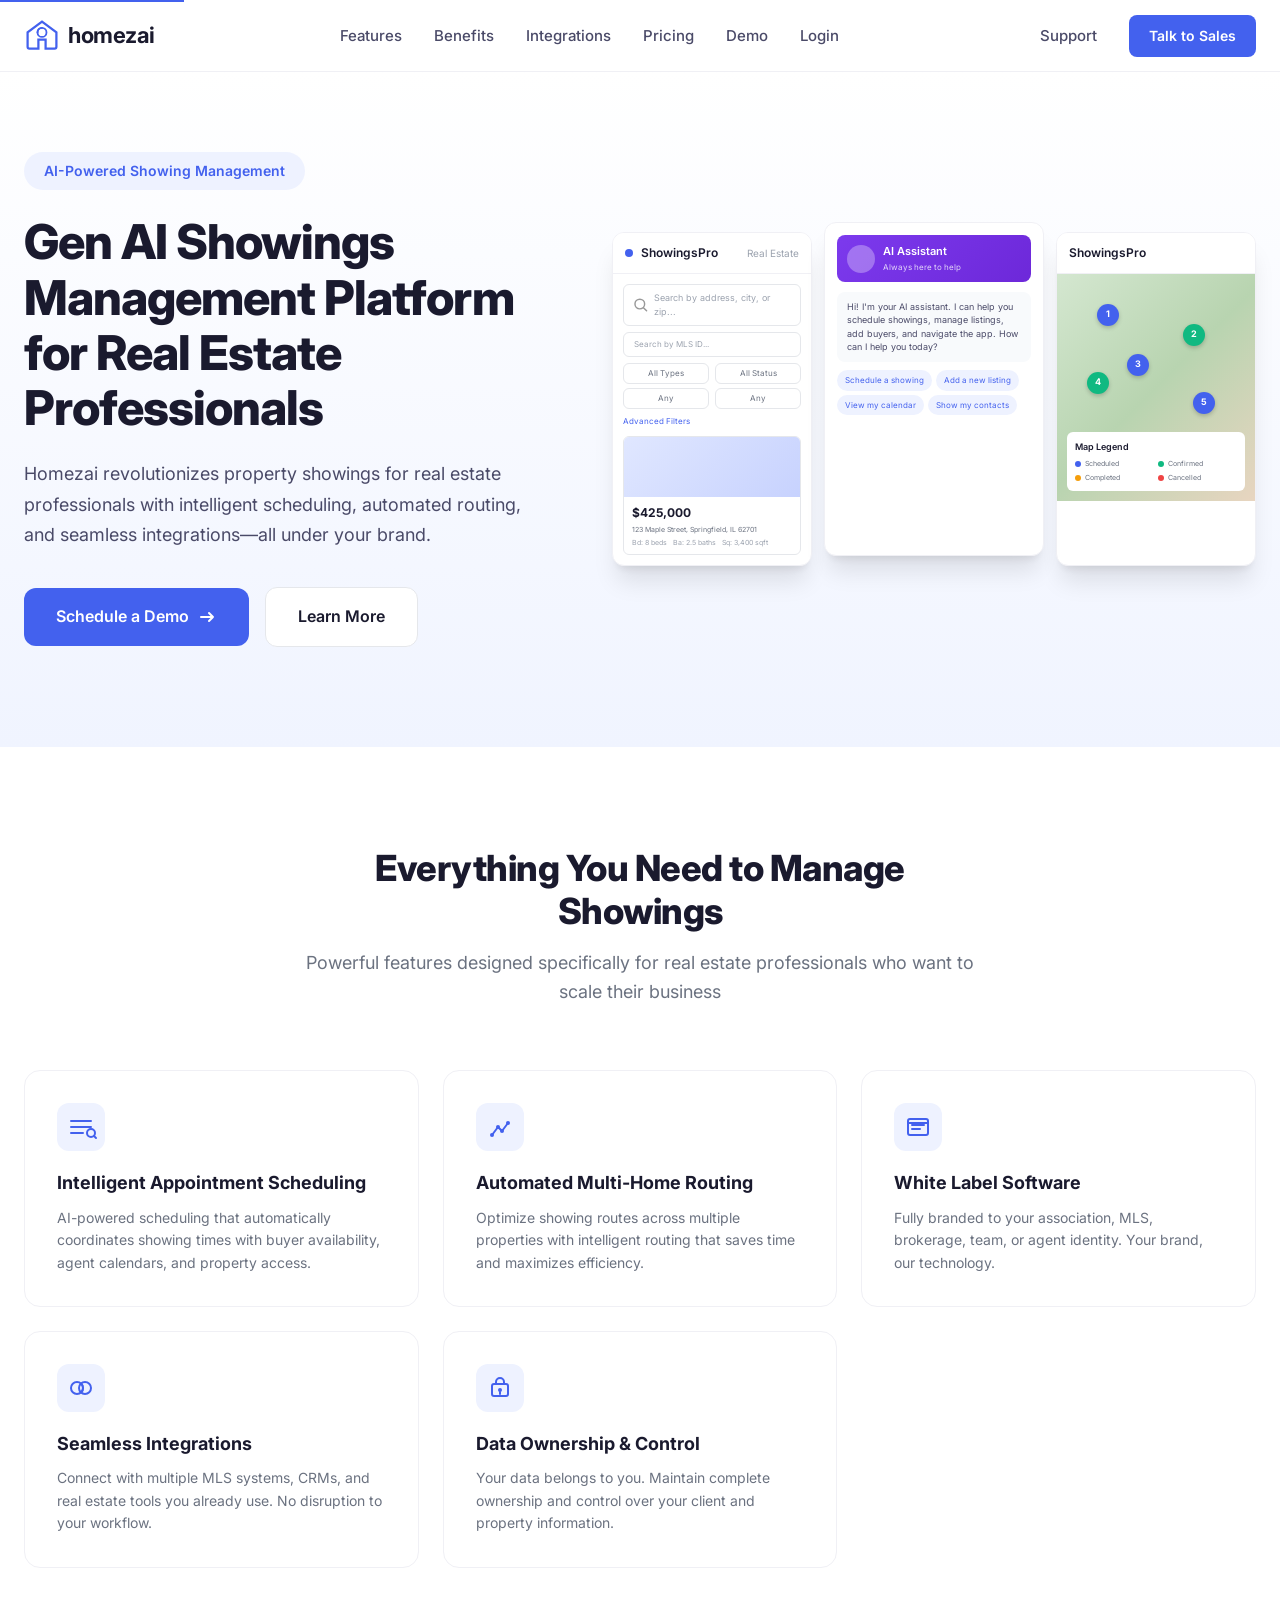
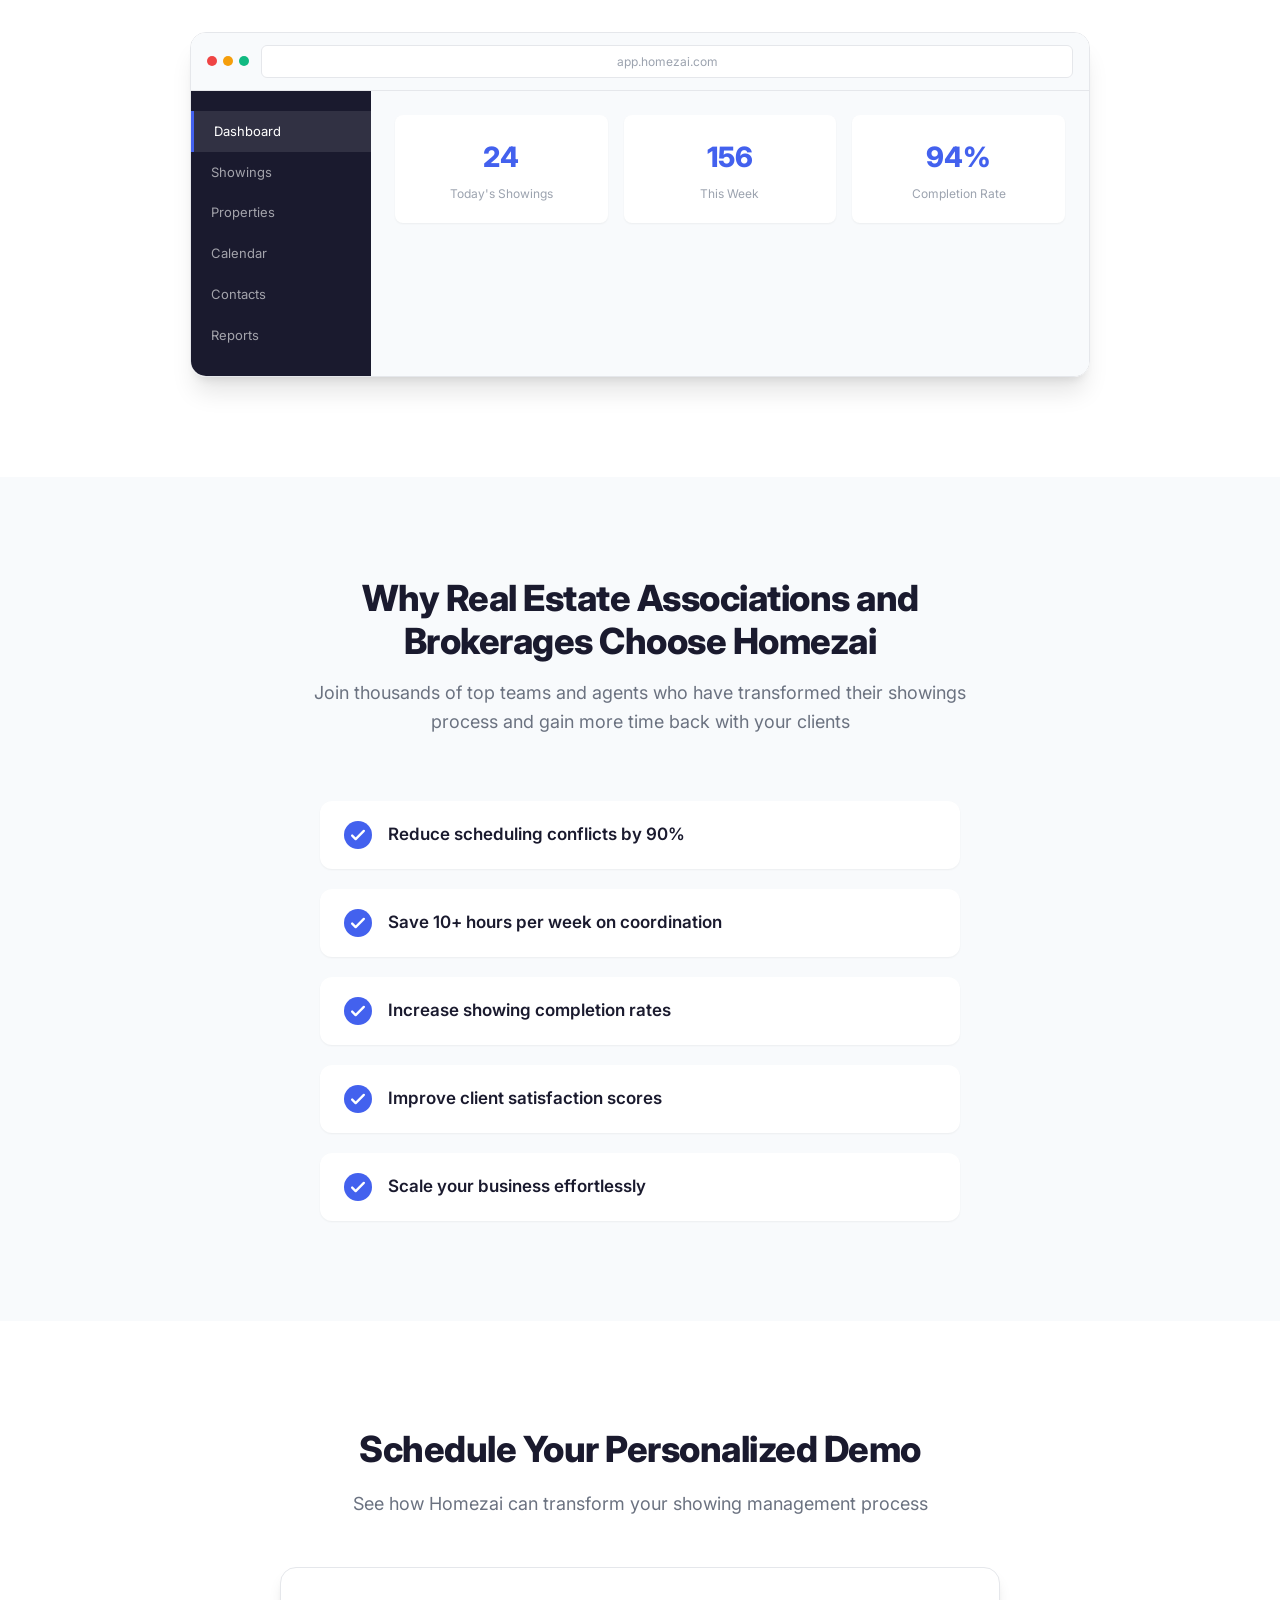
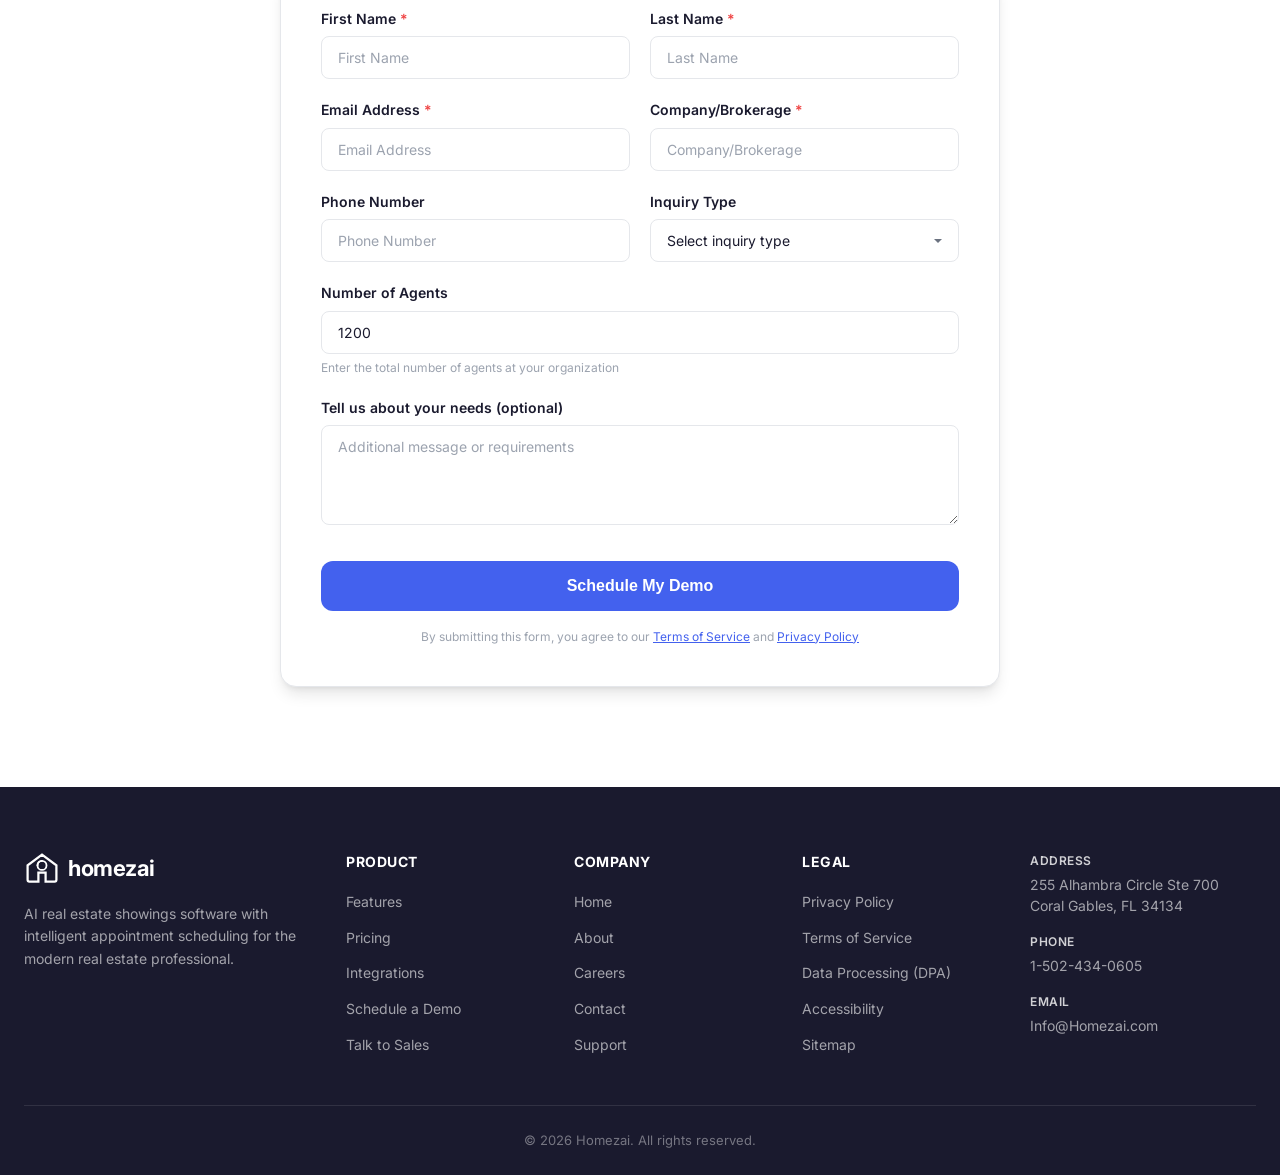
==== index.html @ 20752bb2 "Initial Homezai landing page - AI Showings Management for Real Estate" ====
<!DOCTYPE html>
<html lang="en">
<head>
    <meta charset="UTF-8">
    <meta name="viewport" content="width=device-width, initial-scale=1.0">
    <title>Homezai - AI Showings Management for Real Estate</title>
    <meta name="description" content="Homezai revolutionizes property showings for real estate professionals with intelligent scheduling, automated routing, and seamless integrations.">
    <link rel="preconnect" href="https://fonts.googleapis.com">
    <link rel="preconnect" href="https://fonts.gstatic.com" crossorigin>
    <link href="https://fonts.googleapis.com/css2?family=Inter:wght@400;500;600;700;800&display=swap" rel="stylesheet">
    <link rel="stylesheet" href="styles.css">
    <link rel="icon" type="image/svg+xml" href="data:image/svg+xml,<svg xmlns='http://www.w3.org/2000/svg' viewBox='0 0 32 32'><text y='28' font-size='28'>🏠</text></svg>">
</head>
<body>
    <!-- Skip to main content -->
    <a href="#main-content" class="skip-link">Skip to main content</a>

    <!-- Header -->
    <header class="header" role="banner">
        <div class="container header-inner">
            <a href="/" class="logo" aria-label="Homezai Home">
                <svg class="logo-icon" viewBox="0 0 40 40" fill="none" xmlns="http://www.w3.org/2000/svg">
                    <path d="M20 4L4 16v16a2 2 0 002 2h10V24h8v10h10a2 2 0 002-2V16L20 4z" stroke="#4361EE" stroke-width="2.5" fill="none"/>
                    <circle cx="20" cy="16" r="5" stroke="#4361EE" stroke-width="2" fill="none"/>
                    <path d="M15 16c0-2.76 2.24-5 5-5" stroke="#4361EE" stroke-width="2" stroke-linecap="round"/>
                </svg>
                <span class="logo-text">homezai</span>
            </a>
            <nav class="main-nav" aria-label="Main navigation">
                <ul class="nav-list">
                    <li><a href="#features">Features</a></li>
                    <li><a href="#benefits">Benefits</a></li>
                    <li><a href="#integrations">Integrations</a></li>
                    <li><a href="#pricing">Pricing</a></li>
                    <li><a href="#demo">Demo</a></li>
                    <li><a href="https://app.homezai.com/" class="nav-login">Login</a></li>
                </ul>
            </nav>
            <div class="header-actions">
                <a href="#support" class="btn-support">Support</a>
                <a href="#demo" class="btn-primary btn-talk-sales">Talk to Sales</a>
            </div>
            <button class="mobile-menu-toggle" aria-label="Toggle menu" aria-expanded="false">
                <span class="hamburger"></span>
            </button>
        </div>
    </header>

    <!-- Main Content -->
    <main id="main-content">
        <!-- Hero Section -->
        <section class="hero" aria-label="Gen AI Showings Management Platform for Real Estate Professionals">
            <div class="container hero-inner">
                <div class="hero-content">
                    <span class="badge">AI-Powered Showing Management</span>
                    <h1>Gen AI Showings Management Platform for Real Estate Professionals</h1>
                    <p class="hero-description">Homezai revolutionizes property showings for real estate professionals with intelligent scheduling, automated routing, and seamless integrations&mdash;all under your brand.</p>
                    <div class="hero-actions">
                        <a href="#demo" class="btn-primary btn-lg" aria-label="Schedule a demo with Homezai">
                            Schedule a Demo
                            <svg width="20" height="20" viewBox="0 0 20 20" fill="none" aria-hidden="true">
                                <path d="M4 10h12m0 0l-4-4m4 4l-4 4" stroke="currentColor" stroke-width="2" stroke-linecap="round" stroke-linejoin="round"/>
                            </svg>
                        </a>
                        <a href="#features" class="btn-outline btn-lg">Learn More</a>
                    </div>
                </div>
                <div class="hero-image">
                    <div class="hero-image-container">
                        <div class="hero-app-mockup">
                            <!-- App Screen 1: Property Search -->
                            <div class="mockup-screen screen-left">
                                <div class="mockup-header">
                                    <div class="mockup-dot blue"></div>
                                    <span class="mockup-title">ShowingsPro</span>
                                    <span class="mockup-subtitle">Real Estate</span>
                                </div>
                                <div class="mockup-body">
                                    <div class="search-bar">
                                        <svg width="14" height="14" viewBox="0 0 14 14" fill="none"><circle cx="6" cy="6" r="5" stroke="#999" stroke-width="1.5"/><path d="M10 10l3 3" stroke="#999" stroke-width="1.5" stroke-linecap="round"/></svg>
                                        Search by address, city, or zip...
                                    </div>
                                    <div class="search-bar small">Search by MLS ID...</div>
                                    <div class="filter-row">
                                        <span class="filter-tag">All Types</span>
                                        <span class="filter-tag">All Status</span>
                                    </div>
                                    <div class="filter-row">
                                        <span class="filter-tag">Any</span>
                                        <span class="filter-tag">Any</span>
                                    </div>
                                    <div class="advanced-link">Advanced Filters</div>
                                    <div class="property-card-mini">
                                        <div class="property-img"></div>
                                        <div class="property-info">
                                            <div class="property-price">$425,000</div>
                                            <div class="property-address">123 Maple Street, Springfield, IL 62701</div>
                                            <div class="property-details">
                                                <span>Bd: 8 beds</span>
                                                <span>Ba: 2.5 baths</span>
                                                <span>Sq: 3,400 sqft</span>
                                            </div>
                                        </div>
                                    </div>
                                </div>
                            </div>
                            <!-- App Screen 2: AI Assistant -->
                            <div class="mockup-screen screen-center">
                                <div class="ai-assistant-bubble">
                                    <div class="ai-header">
                                        <div class="ai-avatar"></div>
                                        <div>
                                            <div class="ai-name">AI Assistant</div>
                                            <div class="ai-status">Always here to help</div>
                                        </div>
                                    </div>
                                    <div class="ai-message">Hi! I'm your AI assistant. I can help you schedule showings, manage listings, add buyers, and navigate the app. How can I help you today?</div>
                                    <div class="ai-actions">
                                        <span class="ai-action">Schedule a showing</span>
                                        <span class="ai-action">Add a new listing</span>
                                    </div>
                                    <div class="ai-actions">
                                        <span class="ai-action">View my calendar</span>
                                        <span class="ai-action">Show my contacts</span>
                                    </div>
                                </div>
                            </div>
                            <!-- App Screen 3: Map View -->
                            <div class="mockup-screen screen-right">
                                <div class="mockup-header">
                                    <span class="mockup-title">ShowingsPro</span>
                                </div>
                                <div class="mockup-map">
                                    <div class="map-pins">
                                        <span class="pin pin-1">1</span>
                                        <span class="pin pin-2">2</span>
                                        <span class="pin pin-3">3</span>
                                        <span class="pin pin-4">4</span>
                                        <span class="pin pin-5">5</span>
                                    </div>
                                    <div class="map-legend">
                                        <div class="legend-title">Map Legend</div>
                                        <div class="legend-items">
                                            <span class="legend-item"><span class="legend-dot scheduled"></span> Scheduled</span>
                                            <span class="legend-item"><span class="legend-dot confirmed"></span> Confirmed</span>
                                            <span class="legend-item"><span class="legend-dot completed"></span> Completed</span>
                                            <span class="legend-item"><span class="legend-dot cancelled"></span> Cancelled</span>
                                        </div>
                                    </div>
                                </div>
                            </div>
                        </div>
                    </div>
                </div>
            </div>
        </section>

        <!-- Features Section -->
        <section class="features" id="features" aria-label="Features">
            <div class="container">
                <div class="section-header">
                    <h2>Everything You Need to Manage Showings</h2>
                    <p>Powerful features designed specifically for real estate professionals who want to scale their business</p>
                </div>
                <div class="features-grid">
                    <div class="feature-card">
                        <div class="feature-icon">
                            <svg viewBox="0 0 48 48" fill="none" xmlns="http://www.w3.org/2000/svg">
                                <rect width="48" height="48" rx="12" fill="#EEF2FF"/>
                                <path d="M14 18h20M14 24h20M14 30h12" stroke="#4361EE" stroke-width="2" stroke-linecap="round"/>
                                <circle cx="34" cy="30" r="4" stroke="#4361EE" stroke-width="2"/>
                                <path d="M37 33l2 2" stroke="#4361EE" stroke-width="2" stroke-linecap="round"/>
                            </svg>
                        </div>
                        <h3>Intelligent Appointment Scheduling</h3>
                        <p>AI-powered scheduling that automatically coordinates showing times with buyer availability, agent calendars, and property access.</p>
                    </div>
                    <div class="feature-card">
                        <div class="feature-icon">
                            <svg viewBox="0 0 48 48" fill="none" xmlns="http://www.w3.org/2000/svg">
                                <rect width="48" height="48" rx="12" fill="#EEF2FF"/>
                                <path d="M16 32l6-8 4 4 6-8" stroke="#4361EE" stroke-width="2" stroke-linecap="round" stroke-linejoin="round"/>
                                <circle cx="16" cy="32" r="2" fill="#4361EE"/>
                                <circle cx="22" cy="24" r="2" fill="#4361EE"/>
                                <circle cx="26" cy="28" r="2" fill="#4361EE"/>
                                <circle cx="32" cy="20" r="2" fill="#4361EE"/>
                            </svg>
                        </div>
                        <h3>Automated Multi-Home Routing</h3>
                        <p>Optimize showing routes across multiple properties with intelligent routing that saves time and maximizes efficiency.</p>
                    </div>
                    <div class="feature-card">
                        <div class="feature-icon">
                            <svg viewBox="0 0 48 48" fill="none" xmlns="http://www.w3.org/2000/svg">
                                <rect width="48" height="48" rx="12" fill="#EEF2FF"/>
                                <rect x="14" y="16" width="20" height="16" rx="2" stroke="#4361EE" stroke-width="2"/>
                                <path d="M18 22h12M18 26h8" stroke="#4361EE" stroke-width="2" stroke-linecap="round"/>
                                <path d="M14 20h20" stroke="#4361EE" stroke-width="2"/>
                            </svg>
                        </div>
                        <h3>White Label Software</h3>
                        <p>Fully branded to your association, MLS, brokerage, team, or agent identity. Your brand, our technology.</p>
                    </div>
                    <div class="feature-card" id="integrations">
                        <div class="feature-icon">
                            <svg viewBox="0 0 48 48" fill="none" xmlns="http://www.w3.org/2000/svg">
                                <rect width="48" height="48" rx="12" fill="#EEF2FF"/>
                                <circle cx="20" cy="24" r="6" stroke="#4361EE" stroke-width="2"/>
                                <circle cx="28" cy="24" r="6" stroke="#4361EE" stroke-width="2"/>
                                <path d="M24 19.5c1.2 1 2 2.6 2 4.5s-.8 3.5-2 4.5" stroke="#4361EE" stroke-width="2"/>
                            </svg>
                        </div>
                        <h3>Seamless Integrations</h3>
                        <p>Connect with multiple MLS systems, CRMs, and real estate tools you already use. No disruption to your workflow.</p>
                    </div>
                    <div class="feature-card">
                        <div class="feature-icon">
                            <svg viewBox="0 0 48 48" fill="none" xmlns="http://www.w3.org/2000/svg">
                                <rect width="48" height="48" rx="12" fill="#EEF2FF"/>
                                <rect x="16" y="20" width="16" height="12" rx="2" stroke="#4361EE" stroke-width="2"/>
                                <path d="M20 20v-2a4 4 0 018 0v2" stroke="#4361EE" stroke-width="2" stroke-linecap="round"/>
                                <circle cx="24" cy="26" r="2" fill="#4361EE"/>
                                <path d="M24 28v2" stroke="#4361EE" stroke-width="2" stroke-linecap="round"/>
                            </svg>
                        </div>
                        <h3>Data Ownership & Control</h3>
                        <p>Your data belongs to you. Maintain complete ownership and control over your client and property information.</p>
                    </div>
                </div>
                <div class="features-image">
                    <div class="platform-screenshot">
                        <div class="screenshot-placeholder">
                            <div class="screenshot-browser-bar">
                                <div class="browser-dots">
                                    <span></span><span></span><span></span>
                                </div>
                                <div class="browser-url">app.homezai.com</div>
                            </div>
                            <div class="screenshot-content">
                                <div class="dash-sidebar">
                                    <div class="dash-menu-item active">Dashboard</div>
                                    <div class="dash-menu-item">Showings</div>
                                    <div class="dash-menu-item">Properties</div>
                                    <div class="dash-menu-item">Calendar</div>
                                    <div class="dash-menu-item">Contacts</div>
                                    <div class="dash-menu-item">Reports</div>
                                </div>
                                <div class="dash-main">
                                    <div class="dash-stats">
                                        <div class="stat-card">
                                            <div class="stat-number">24</div>
                                            <div class="stat-label">Today's Showings</div>
                                        </div>
                                        <div class="stat-card">
                                            <div class="stat-number">156</div>
                                            <div class="stat-label">This Week</div>
                                        </div>
                                        <div class="stat-card">
                                            <div class="stat-number">94%</div>
                                            <div class="stat-label">Completion Rate</div>
                                        </div>
                                    </div>
                                </div>
                            </div>
                        </div>
                    </div>
                </div>
            </div>
        </section>

        <!-- Benefits Section -->
        <section class="benefits" id="benefits">
            <div class="container">
                <div class="section-header">
                    <h2>Why Real Estate Associations and Brokerages Choose Homezai</h2>
                    <p>Join thousands of top teams and agents who have transformed their showings process and gain more time back with your clients</p>
                </div>
                <div class="benefits-list">
                    <div class="benefit-item">
                        <div class="benefit-check">
                            <svg viewBox="0 0 24 24" fill="none" xmlns="http://www.w3.org/2000/svg">
                                <circle cx="12" cy="12" r="12" fill="#4361EE"/>
                                <path d="M7 12.5l3 3 7-7" stroke="white" stroke-width="2" stroke-linecap="round" stroke-linejoin="round"/>
                            </svg>
                        </div>
                        <span>Reduce scheduling conflicts by 90%</span>
                    </div>
                    <div class="benefit-item">
                        <div class="benefit-check">
                            <svg viewBox="0 0 24 24" fill="none" xmlns="http://www.w3.org/2000/svg">
                                <circle cx="12" cy="12" r="12" fill="#4361EE"/>
                                <path d="M7 12.5l3 3 7-7" stroke="white" stroke-width="2" stroke-linecap="round" stroke-linejoin="round"/>
                            </svg>
                        </div>
                        <span>Save 10+ hours per week on coordination</span>
                    </div>
                    <div class="benefit-item">
                        <div class="benefit-check">
                            <svg viewBox="0 0 24 24" fill="none" xmlns="http://www.w3.org/2000/svg">
                                <circle cx="12" cy="12" r="12" fill="#4361EE"/>
                                <path d="M7 12.5l3 3 7-7" stroke="white" stroke-width="2" stroke-linecap="round" stroke-linejoin="round"/>
                            </svg>
                        </div>
                        <span>Increase showing completion rates</span>
                    </div>
                    <div class="benefit-item">
                        <div class="benefit-check">
                            <svg viewBox="0 0 24 24" fill="none" xmlns="http://www.w3.org/2000/svg">
                                <circle cx="12" cy="12" r="12" fill="#4361EE"/>
                                <path d="M7 12.5l3 3 7-7" stroke="white" stroke-width="2" stroke-linecap="round" stroke-linejoin="round"/>
                            </svg>
                        </div>
                        <span>Improve client satisfaction scores</span>
                    </div>
                    <div class="benefit-item">
                        <div class="benefit-check">
                            <svg viewBox="0 0 24 24" fill="none" xmlns="http://www.w3.org/2000/svg">
                                <circle cx="12" cy="12" r="12" fill="#4361EE"/>
                                <path d="M7 12.5l3 3 7-7" stroke="white" stroke-width="2" stroke-linecap="round" stroke-linejoin="round"/>
                            </svg>
                        </div>
                        <span>Scale your business effortlessly</span>
                    </div>
                </div>
            </div>
        </section>

        <!-- Pricing Anchor -->
        <div id="pricing"></div>

        <!-- Demo Section -->
        <section class="demo-section" id="demo" aria-label="Schedule Your Personalized Demo">
            <div class="container">
                <div class="demo-inner">
                    <div class="demo-header">
                        <h2>Schedule Your Personalized Demo</h2>
                        <p>See how Homezai can transform your showing management process</p>
                    </div>
                    <form class="demo-form" aria-label="Demo request form">
                        <div class="form-row">
                            <div class="form-group">
                                <label for="firstName">First Name <span class="required">*</span></label>
                                <input type="text" id="firstName" name="firstName" placeholder="First Name" required>
                            </div>
                            <div class="form-group">
                                <label for="lastName">Last Name <span class="required">*</span></label>
                                <input type="text" id="lastName" name="lastName" placeholder="Last Name" required>
                            </div>
                        </div>
                        <div class="form-row">
                            <div class="form-group">
                                <label for="email">Email Address <span class="required">*</span></label>
                                <input type="email" id="email" name="email" placeholder="Email Address" required>
                            </div>
                            <div class="form-group">
                                <label for="company">Company/Brokerage <span class="required">*</span></label>
                                <input type="text" id="company" name="company" placeholder="Company/Brokerage" required>
                            </div>
                        </div>
                        <div class="form-row">
                            <div class="form-group">
                                <label for="phone">Phone Number</label>
                                <input type="tel" id="phone" name="phone" placeholder="Phone Number">
                            </div>
                            <div class="form-group">
                                <label for="inquiryType">Inquiry Type</label>
                                <select id="inquiryType" name="inquiryType">
                                    <option value="">Select inquiry type</option>
                                    <optgroup label="Sales">
                                        <option value="realtor-association">Realtor Association</option>
                                        <option value="mls">Multiple Listing Service (MLS)</option>
                                        <option value="brokerage">Brokerage</option>
                                    </optgroup>
                                    <optgroup label="Support">
                                        <option value="team">Team</option>
                                        <option value="individual">Individual Agent</option>
                                    </optgroup>
                                </select>
                            </div>
                        </div>
                        <div class="form-group">
                            <label for="agents">Number of Agents</label>
                            <input type="number" id="agents" name="agents" min="1" value="1200" placeholder="Enter the total number of agents at your organization">
                            <span class="form-hint">Enter the total number of agents at your organization</span>
                        </div>
                        <div class="form-group">
                            <label for="message">Tell us about your needs (optional)</label>
                            <textarea id="message" name="message" rows="4" placeholder="Additional message or requirements"></textarea>
                        </div>
                        <button type="submit" class="btn-primary btn-lg btn-full">Schedule My Demo</button>
                        <p class="form-disclaimer">By submitting this form, you agree to our <a href="/terms">Terms of Service</a> and <a href="/privacy">Privacy Policy</a></p>
                    </form>
                </div>
            </div>
        </section>
    </main>

    <!-- Footer -->
    <footer class="footer" role="contentinfo">
        <div class="container">
            <div class="footer-top">
                <div class="footer-brand">
                    <a href="/" class="logo" aria-label="Homezai Home">
                        <svg class="logo-icon" viewBox="0 0 40 40" fill="none" xmlns="http://www.w3.org/2000/svg">
                            <path d="M20 4L4 16v16a2 2 0 002 2h10V24h8v10h10a2 2 0 002-2V16L20 4z" stroke="#4361EE" stroke-width="2.5" fill="none"/>
                            <circle cx="20" cy="16" r="5" stroke="#4361EE" stroke-width="2" fill="none"/>
                            <path d="M15 16c0-2.76 2.24-5 5-5" stroke="#4361EE" stroke-width="2" stroke-linecap="round"/>
                        </svg>
                        <span class="logo-text">homezai</span>
                    </a>
                    <p class="footer-tagline">AI real estate showings software with intelligent appointment scheduling for the modern real estate professional.</p>
                </div>
                <nav class="footer-nav" aria-label="Product links">
                    <h4>Product</h4>
                    <ul>
                        <li><a href="#features">Features</a></li>
                        <li><a href="#pricing">Pricing</a></li>
                        <li><a href="#integrations">Integrations</a></li>
                        <li><a href="#demo">Schedule a Demo</a></li>
                        <li><a href="#demo">Talk to Sales</a></li>
                    </ul>
                </nav>
                <nav class="footer-nav" aria-label="Company links">
                    <h4>Company</h4>
                    <ul>
                        <li><a href="/">Home</a></li>
                        <li><a href="#">About</a></li>
                        <li><a href="#">Careers</a></li>
                        <li><a href="#">Contact</a></li>
                        <li><a href="#support">Support</a></li>
                    </ul>
                </nav>
                <nav class="footer-nav" aria-label="Legal links">
                    <h4>Legal</h4>
                    <ul>
                        <li><a href="/privacy">Privacy Policy</a></li>
                        <li><a href="/terms">Terms of Service</a></li>
                        <li><a href="/dpa">Data Processing (DPA)</a></li>
                        <li><a href="/accessibility">Accessibility</a></li>
                        <li><a href="/sitemap">Sitemap</a></li>
                    </ul>
                </nav>
                <div class="footer-contact">
                    <h5>Address</h5>
                    <p>255 Alhambra Circle Ste 700<br>Coral Gables, FL 34134</p>
                    <h5>Phone</h5>
                    <p><a href="tel:+15024340605">1-502-434-0605</a></p>
                    <h5>Email</h5>
                    <p><a href="mailto:Info@Homezai.com">Info@Homezai.com</a></p>
                </div>
            </div>
            <div class="footer-bottom">
                <p>&copy; 2026 Homezai. All rights reserved.</p>
            </div>
        </div>
    </footer>

    <script src="script.js"></script>
</body>
</html>
---- styles.css ----
/* ========================================
   Homezai Landing Page Styles
   ======================================== */

/* CSS Reset & Variables */
:root {
    --primary: #4361EE;
    --primary-dark: #3651D4;
    --primary-light: #EEF2FF;
    --primary-lighter: #F5F7FF;
    --text-dark: #1a1a2e;
    --text-body: #4a4a68;
    --text-light: #6b7280;
    --text-muted: #9ca3af;
    --white: #ffffff;
    --bg-light: #f8fafc;
    --bg-hero: linear-gradient(180deg, #ffffff 0%, #f0f4ff 100%);
    --border: #e5e7eb;
    --border-light: #f0f0f5;
    --shadow-sm: 0 1px 2px rgba(0, 0, 0, 0.05);
    --shadow-md: 0 4px 6px -1px rgba(0, 0, 0, 0.1), 0 2px 4px -2px rgba(0, 0, 0, 0.1);
    --shadow-lg: 0 10px 15px -3px rgba(0, 0, 0, 0.1), 0 4px 6px -4px rgba(0, 0, 0, 0.1);
    --shadow-xl: 0 20px 25px -5px rgba(0, 0, 0, 0.1), 0 8px 10px -6px rgba(0, 0, 0, 0.1);
    --radius-sm: 6px;
    --radius-md: 8px;
    --radius-lg: 12px;
    --radius-xl: 16px;
    --radius-full: 9999px;
    --font-family: 'Inter', -apple-system, BlinkMacSystemFont, 'Segoe UI', sans-serif;
    --max-width: 1280px;
    --header-height: 72px;
}

*,
*::before,
*::after {
    box-sizing: border-box;
    margin: 0;
    padding: 0;
}

html {
    scroll-behavior: smooth;
    -webkit-font-smoothing: antialiased;
    -moz-osx-font-smoothing: grayscale;
}

body {
    font-family: var(--font-family);
    font-size: 16px;
    line-height: 1.6;
    color: var(--text-body);
    background-color: var(--white);
    overflow-x: hidden;
}

img {
    max-width: 100%;
    height: auto;
}

a {
    text-decoration: none;
    color: inherit;
    transition: color 0.2s ease;
}

ul {
    list-style: none;
}

/* Skip Link */
.skip-link {
    position: absolute;
    top: -40px;
    left: 0;
    background: var(--primary);
    color: var(--white);
    padding: 8px 16px;
    z-index: 100;
    transition: top 0.3s;
}

.skip-link:focus {
    top: 0;
}

/* Container */
.container {
    max-width: var(--max-width);
    margin: 0 auto;
    padding: 0 24px;
}

/* ========================================
   Buttons
   ======================================== */
.btn-primary {
    display: inline-flex;
    align-items: center;
    justify-content: center;
    gap: 8px;
    background-color: var(--primary);
    color: var(--white);
    font-weight: 600;
    font-size: 15px;
    padding: 12px 24px;
    border-radius: var(--radius-md);
    border: none;
    cursor: pointer;
    transition: all 0.2s ease;
    white-space: nowrap;
}

.btn-primary:hover {
    background-color: var(--primary-dark);
    transform: translateY(-1px);
    box-shadow: var(--shadow-md);
}

.btn-outline {
    display: inline-flex;
    align-items: center;
    justify-content: center;
    gap: 8px;
    background-color: var(--white);
    color: var(--text-dark);
    font-weight: 600;
    font-size: 15px;
    padding: 12px 24px;
    border-radius: var(--radius-md);
    border: 1.5px solid var(--border);
    cursor: pointer;
    transition: all 0.2s ease;
    white-space: nowrap;
}

.btn-outline:hover {
    border-color: var(--primary);
    color: var(--primary);
    transform: translateY(-1px);
}

.btn-lg {
    padding: 16px 32px;
    font-size: 16px;
    border-radius: var(--radius-lg);
}

.btn-full {
    width: 100%;
}

/* ========================================
   Header
   ======================================== */
.header {
    position: sticky;
    top: 0;
    z-index: 50;
    background-color: rgba(255, 255, 255, 0.95);
    backdrop-filter: blur(12px);
    border-bottom: 1px solid var(--border-light);
    height: var(--header-height);
}

.header-inner {
    display: flex;
    align-items: center;
    justify-content: space-between;
    height: var(--header-height);
    gap: 32px;
}

.logo {
    display: flex;
    align-items: center;
    gap: 8px;
    flex-shrink: 0;
}

.logo-icon {
    width: 36px;
    height: 36px;
}

.logo-text {
    font-size: 22px;
    font-weight: 700;
    color: var(--text-dark);
    letter-spacing: -0.5px;
}

.main-nav {
    flex: 1;
    display: flex;
    justify-content: center;
}

.nav-list {
    display: flex;
    align-items: center;
    gap: 32px;
}

.nav-list a {
    font-size: 15px;
    font-weight: 500;
    color: var(--text-body);
    transition: color 0.2s ease;
    position: relative;
}

.nav-list a:hover {
    color: var(--primary);
}

.nav-list a::after {
    content: '';
    position: absolute;
    bottom: -4px;
    left: 0;
    width: 0;
    height: 2px;
    background-color: var(--primary);
    transition: width 0.2s ease;
}

.nav-list a:hover::after {
    width: 100%;
}

.header-actions {
    display: flex;
    align-items: center;
    gap: 16px;
    flex-shrink: 0;
}

.btn-support {
    font-size: 15px;
    font-weight: 500;
    color: var(--text-body);
    padding: 8px 16px;
    transition: color 0.2s ease;
}

.btn-support:hover {
    color: var(--primary);
}

.btn-talk-sales {
    padding: 10px 20px;
    font-size: 14px;
    border-radius: var(--radius-md);
}

/* Mobile Menu Toggle */
.mobile-menu-toggle {
    display: none;
    background: none;
    border: none;
    cursor: pointer;
    padding: 8px;
    z-index: 60;
}

.hamburger {
    display: block;
    width: 24px;
    height: 2px;
    background-color: var(--text-dark);
    position: relative;
    transition: background-color 0.3s;
}

.hamburger::before,
.hamburger::after {
    content: '';
    position: absolute;
    width: 24px;
    height: 2px;
    background-color: var(--text-dark);
    transition: transform 0.3s;
}

.hamburger::before {
    top: -7px;
}

.hamburger::after {
    bottom: -7px;
}

/* ========================================
   Hero Section
   ======================================== */
.hero {
    background: var(--bg-hero);
    padding: 80px 0 100px;
    overflow: hidden;
}

.hero-inner {
    display: grid;
    grid-template-columns: 1fr 1fr;
    gap: 60px;
    align-items: center;
}

.hero-content {
    max-width: 600px;
}

.badge {
    display: inline-block;
    background-color: var(--primary-light);
    color: var(--primary);
    font-size: 14px;
    font-weight: 600;
    padding: 8px 20px;
    border-radius: var(--radius-full);
    margin-bottom: 24px;
}

.hero h1 {
    font-size: 48px;
    font-weight: 800;
    line-height: 1.15;
    color: var(--text-dark);
    margin-bottom: 24px;
    letter-spacing: -1px;
}

.hero-description {
    font-size: 18px;
    line-height: 1.7;
    color: var(--text-body);
    margin-bottom: 36px;
}

.hero-actions {
    display: flex;
    gap: 16px;
    align-items: center;
}

/* Hero Image / Mockup */
.hero-image {
    position: relative;
}

.hero-image-container {
    position: relative;
    perspective: 1000px;
}

.hero-app-mockup {
    display: flex;
    gap: 12px;
    position: relative;
}

.mockup-screen {
    background: var(--white);
    border-radius: var(--radius-lg);
    box-shadow: var(--shadow-xl);
    overflow: hidden;
    border: 1px solid var(--border-light);
}

.screen-left {
    width: 200px;
    flex-shrink: 0;
}

.screen-center {
    width: 220px;
    flex-shrink: 0;
    z-index: 2;
    transform: translateY(-10px);
}

.screen-right {
    width: 200px;
    flex-shrink: 0;
}

.mockup-header {
    display: flex;
    align-items: center;
    gap: 8px;
    padding: 10px 12px;
    border-bottom: 1px solid var(--border-light);
    background: var(--white);
}

.mockup-dot {
    width: 8px;
    height: 8px;
    border-radius: 50%;
}

.mockup-dot.blue {
    background-color: var(--primary);
}

.mockup-title {
    font-size: 12px;
    font-weight: 600;
    color: var(--text-dark);
}

.mockup-subtitle {
    font-size: 10px;
    color: var(--text-muted);
    margin-left: auto;
}

.mockup-body {
    padding: 10px;
}

.search-bar {
    display: flex;
    align-items: center;
    gap: 6px;
    padding: 6px 10px;
    border: 1px solid var(--border);
    border-radius: var(--radius-sm);
    font-size: 9px;
    color: var(--text-muted);
    margin-bottom: 6px;
}

.search-bar.small {
    font-size: 8px;
    padding: 5px 10px;
}

.filter-row {
    display: flex;
    gap: 6px;
    margin-bottom: 4px;
}

.filter-tag {
    font-size: 8px;
    padding: 3px 8px;
    border: 1px solid var(--border);
    border-radius: var(--radius-sm);
    color: var(--text-light);
    flex: 1;
    text-align: center;
}

.advanced-link {
    font-size: 8px;
    color: var(--primary);
    margin: 6px 0;
    cursor: pointer;
}

.property-card-mini {
    border: 1px solid var(--border);
    border-radius: var(--radius-sm);
    overflow: hidden;
    margin-top: 8px;
}

.property-img {
    height: 60px;
    background: linear-gradient(135deg, #e0e7ff 0%, #c7d2fe 100%);
    position: relative;
}

.property-info {
    padding: 6px 8px;
}

.property-price {
    font-size: 12px;
    font-weight: 700;
    color: var(--text-dark);
}

.property-address {
    font-size: 7px;
    color: var(--text-light);
    margin: 2px 0;
}

.property-details {
    display: flex;
    gap: 6px;
    font-size: 7px;
    color: var(--text-muted);
}

/* AI Assistant */
.ai-assistant-bubble {
    padding: 12px;
}

.ai-header {
    display: flex;
    align-items: center;
    gap: 8px;
    margin-bottom: 10px;
    padding: 8px 10px;
    background: linear-gradient(135deg, #7c3aed, #6d28d9);
    border-radius: var(--radius-md);
    color: white;
}

.ai-avatar {
    width: 28px;
    height: 28px;
    border-radius: 50%;
    background: rgba(255, 255, 255, 0.3);
}

.ai-name {
    font-size: 11px;
    font-weight: 600;
}

.ai-status {
    font-size: 8px;
    opacity: 0.8;
}

.ai-message {
    font-size: 9px;
    line-height: 1.5;
    color: var(--text-body);
    padding: 8px 10px;
    background: var(--bg-light);
    border-radius: var(--radius-md);
    margin-bottom: 8px;
}

.ai-actions {
    display: flex;
    gap: 4px;
    margin-bottom: 4px;
}

.ai-action {
    font-size: 8px;
    padding: 4px 8px;
    background: var(--primary-light);
    color: var(--primary);
    border-radius: var(--radius-full);
    cursor: pointer;
    white-space: nowrap;
}

/* Map View */
.mockup-map {
    padding: 10px;
    background: linear-gradient(135deg, #d4e7d0 0%, #b8d4b0 50%, #e8d5c0 100%);
    min-height: 200px;
    position: relative;
}

.map-pins {
    position: relative;
    height: 140px;
}

.pin {
    position: absolute;
    width: 22px;
    height: 22px;
    border-radius: 50%;
    display: flex;
    align-items: center;
    justify-content: center;
    font-size: 9px;
    font-weight: 700;
    color: white;
    box-shadow: 0 2px 4px rgba(0, 0, 0, 0.2);
}

.pin-1 {
    background: var(--primary);
    top: 20px;
    left: 30px;
}

.pin-2 {
    background: #10b981;
    top: 40px;
    right: 40px;
}

.pin-3 {
    background: var(--primary);
    top: 70px;
    left: 60px;
}

.pin-4 {
    background: #10b981;
    bottom: 30px;
    left: 20px;
}

.pin-5 {
    background: var(--primary);
    bottom: 10px;
    right: 30px;
}

.map-legend {
    background: white;
    border-radius: var(--radius-sm);
    padding: 8px;
    margin-top: 8px;
}

.legend-title {
    font-size: 9px;
    font-weight: 600;
    margin-bottom: 4px;
    color: var(--text-dark);
}

.legend-items {
    display: grid;
    grid-template-columns: 1fr 1fr;
    gap: 3px;
}

.legend-item {
    display: flex;
    align-items: center;
    gap: 4px;
    font-size: 7px;
    color: var(--text-light);
}

.legend-dot {
    width: 6px;
    height: 6px;
    border-radius: 50%;
}

.legend-dot.scheduled {
    background: var(--primary);
}

.legend-dot.confirmed {
    background: #10b981;
}

.legend-dot.completed {
    background: #f59e0b;
}

.legend-dot.cancelled {
    background: #ef4444;
}

/* ========================================
   Features Section
   ======================================== */
.features {
    padding: 100px 0;
    background: var(--white);
}

.section-header {
    text-align: center;
    max-width: 700px;
    margin: 0 auto 64px;
}

.section-header h2 {
    font-size: 36px;
    font-weight: 800;
    color: var(--text-dark);
    margin-bottom: 16px;
    line-height: 1.2;
    letter-spacing: -0.5px;
}

.section-header p {
    font-size: 18px;
    color: var(--text-light);
    line-height: 1.6;
}

.features-grid {
    display: grid;
    grid-template-columns: repeat(3, 1fr);
    gap: 24px;
    margin-bottom: 64px;
}

.feature-card {
    padding: 32px;
    border-radius: var(--radius-xl);
    border: 1px solid var(--border-light);
    transition: all 0.3s ease;
    background: var(--white);
}

.feature-card:hover {
    border-color: var(--primary);
    box-shadow: var(--shadow-lg);
    transform: translateY(-4px);
}

.feature-icon {
    width: 48px;
    height: 48px;
    margin-bottom: 20px;
}

.feature-icon svg {
    width: 48px;
    height: 48px;
}

.feature-card h3 {
    font-size: 18px;
    font-weight: 700;
    color: var(--text-dark);
    margin-bottom: 12px;
    line-height: 1.3;
}

.feature-card p {
    font-size: 14px;
    color: var(--text-light);
    line-height: 1.6;
}

/* Features Image / Platform Screenshot */
.features-image {
    max-width: 900px;
    margin: 0 auto;
}

.platform-screenshot {
    border-radius: var(--radius-xl);
    overflow: hidden;
    box-shadow: var(--shadow-xl);
    border: 1px solid var(--border);
}

.screenshot-placeholder {
    background: var(--white);
}

.screenshot-browser-bar {
    display: flex;
    align-items: center;
    gap: 12px;
    padding: 12px 16px;
    background: var(--bg-light);
    border-bottom: 1px solid var(--border);
}

.browser-dots {
    display: flex;
    gap: 6px;
}

.browser-dots span {
    width: 10px;
    height: 10px;
    border-radius: 50%;
}

.browser-dots span:nth-child(1) {
    background: #ef4444;
}

.browser-dots span:nth-child(2) {
    background: #f59e0b;
}

.browser-dots span:nth-child(3) {
    background: #10b981;
}

.browser-url {
    flex: 1;
    text-align: center;
    font-size: 12px;
    color: var(--text-muted);
    background: var(--white);
    padding: 6px 16px;
    border-radius: var(--radius-sm);
    border: 1px solid var(--border);
}

.screenshot-content {
    display: flex;
    min-height: 280px;
}

.dash-sidebar {
    width: 180px;
    background: var(--text-dark);
    padding: 20px 0;
    flex-shrink: 0;
}

.dash-menu-item {
    padding: 10px 20px;
    font-size: 13px;
    color: rgba(255, 255, 255, 0.6);
    cursor: pointer;
    transition: all 0.2s;
}

.dash-menu-item:hover,
.dash-menu-item.active {
    color: var(--white);
    background: rgba(255, 255, 255, 0.1);
}

.dash-menu-item.active {
    border-left: 3px solid var(--primary);
}

.dash-main {
    flex: 1;
    padding: 24px;
    background: var(--bg-light);
}

.dash-stats {
    display: grid;
    grid-template-columns: repeat(3, 1fr);
    gap: 16px;
}

.stat-card {
    background: var(--white);
    padding: 20px;
    border-radius: var(--radius-md);
    box-shadow: var(--shadow-sm);
    text-align: center;
}

.stat-number {
    font-size: 28px;
    font-weight: 800;
    color: var(--primary);
    margin-bottom: 4px;
}

.stat-label {
    font-size: 12px;
    color: var(--text-muted);
}

/* ========================================
   Benefits Section
   ======================================== */
.benefits {
    padding: 100px 0;
    background: var(--bg-light);
}

.benefits-list {
    max-width: 640px;
    margin: 0 auto;
    display: flex;
    flex-direction: column;
    gap: 20px;
}

.benefit-item {
    display: flex;
    align-items: center;
    gap: 16px;
    padding: 20px 24px;
    background: var(--white);
    border-radius: var(--radius-lg);
    box-shadow: var(--shadow-sm);
    transition: all 0.2s ease;
}

.benefit-item:hover {
    box-shadow: var(--shadow-md);
    transform: translateX(4px);
}

.benefit-check {
    width: 28px;
    height: 28px;
    flex-shrink: 0;
}

.benefit-check svg {
    width: 28px;
    height: 28px;
}

.benefit-item span {
    font-size: 17px;
    font-weight: 600;
    color: var(--text-dark);
}

/* ========================================
   Demo Section
   ======================================== */
.demo-section {
    padding: 100px 0;
    background: var(--white);
}

.demo-inner {
    max-width: 720px;
    margin: 0 auto;
}

.demo-header {
    text-align: center;
    margin-bottom: 48px;
}

.demo-header h2 {
    font-size: 36px;
    font-weight: 800;
    color: var(--text-dark);
    margin-bottom: 12px;
    letter-spacing: -0.5px;
}

.demo-header p {
    font-size: 18px;
    color: var(--text-light);
}

.demo-form {
    background: var(--white);
    border: 1px solid var(--border);
    border-radius: var(--radius-xl);
    padding: 40px;
    box-shadow: var(--shadow-lg);
}

.form-row {
    display: grid;
    grid-template-columns: 1fr 1fr;
    gap: 20px;
    margin-bottom: 20px;
}

.form-group {
    margin-bottom: 20px;
}

.form-row .form-group {
    margin-bottom: 0;
}

.form-group label {
    display: block;
    font-size: 14px;
    font-weight: 600;
    color: var(--text-dark);
    margin-bottom: 6px;
}

.required {
    color: #ef4444;
}

.form-group input,
.form-group select,
.form-group textarea {
    width: 100%;
    padding: 12px 16px;
    font-size: 14px;
    font-family: var(--font-family);
    border: 1px solid var(--border);
    border-radius: var(--radius-md);
    background: var(--white);
    color: var(--text-dark);
    transition: border-color 0.2s, box-shadow 0.2s;
    outline: none;
}

.form-group input::placeholder,
.form-group textarea::placeholder {
    color: var(--text-muted);
}

.form-group input:focus,
.form-group select:focus,
.form-group textarea:focus {
    border-color: var(--primary);
    box-shadow: 0 0 0 3px rgba(67, 97, 238, 0.1);
}

.form-group select {
    appearance: none;
    background-image: url("data:image/svg+xml,%3Csvg xmlns='http://www.w3.org/2000/svg' width='16' height='16' fill='%236b7280' viewBox='0 0 16 16'%3E%3Cpath d='M4 6l4 4 4-4'/%3E%3C/svg%3E");
    background-repeat: no-repeat;
    background-position: right 12px center;
    padding-right: 36px;
    cursor: pointer;
}

.form-group textarea {
    resize: vertical;
    min-height: 100px;
}

.form-hint {
    display: block;
    font-size: 12px;
    color: var(--text-muted);
    margin-top: 4px;
}

.demo-form .btn-primary {
    margin-top: 8px;
}

.form-disclaimer {
    text-align: center;
    font-size: 12px;
    color: var(--text-muted);
    margin-top: 16px;
}

.form-disclaimer a {
    color: var(--primary);
    text-decoration: underline;
}

.form-disclaimer a:hover {
    color: var(--primary-dark);
}

/* ========================================
   Footer
   ======================================== */
.footer {
    background: var(--text-dark);
    color: rgba(255, 255, 255, 0.7);
    padding: 64px 0 0;
}

.footer-top {
    display: grid;
    grid-template-columns: 1.5fr 1fr 1fr 1fr 1.2fr;
    gap: 40px;
    padding-bottom: 48px;
    border-bottom: 1px solid rgba(255, 255, 255, 0.1);
}

.footer-brand .logo {
    margin-bottom: 16px;
}

.footer-brand .logo-text {
    color: var(--white);
}

.footer-brand .logo-icon path,
.footer-brand .logo-icon circle {
    stroke: var(--white);
}

.footer-tagline {
    font-size: 14px;
    line-height: 1.6;
    color: rgba(255, 255, 255, 0.6);
    max-width: 280px;
}

.footer-nav h4 {
    font-size: 14px;
    font-weight: 700;
    color: var(--white);
    margin-bottom: 16px;
    text-transform: uppercase;
    letter-spacing: 0.5px;
}

.footer-nav ul {
    display: flex;
    flex-direction: column;
    gap: 10px;
}

.footer-nav a {
    font-size: 14px;
    color: rgba(255, 255, 255, 0.6);
    transition: color 0.2s;
}

.footer-nav a:hover {
    color: var(--white);
}

.footer-contact h5 {
    font-size: 12px;
    font-weight: 600;
    color: rgba(255, 255, 255, 0.8);
    margin-bottom: 4px;
    text-transform: uppercase;
    letter-spacing: 0.5px;
}

.footer-contact p {
    font-size: 14px;
    color: rgba(255, 255, 255, 0.6);
    margin-bottom: 16px;
    line-height: 1.5;
}

.footer-contact a {
    color: rgba(255, 255, 255, 0.6);
    transition: color 0.2s;
}

.footer-contact a:hover {
    color: var(--white);
}

.footer-bottom {
    padding: 24px 0;
    text-align: center;
}

.footer-bottom p {
    font-size: 13px;
    color: rgba(255, 255, 255, 0.4);
}

/* ========================================
   Responsive Design
   ======================================== */
@media (max-width: 1024px) {
    .hero-inner {
        grid-template-columns: 1fr;
        gap: 48px;
    }

    .hero-content {
        text-align: center;
        max-width: 100%;
    }

    .hero-actions {
        justify-content: center;
    }

    .hero-image {
        display: flex;
        justify-content: center;
    }

    .hero-app-mockup {
        transform: scale(0.9);
    }

    .features-grid {
        grid-template-columns: repeat(2, 1fr);
    }

    .footer-top {
        grid-template-columns: repeat(3, 1fr);
        gap: 32px;
    }

    .footer-brand {
        grid-column: 1 / -1;
    }
}

@media (max-width: 768px) {
    .main-nav,
    .header-actions {
        display: none;
    }

    .mobile-menu-toggle {
        display: block;
    }

    .hero {
        padding: 48px 0 64px;
    }

    .hero h1 {
        font-size: 36px;
    }

    .hero-description {
        font-size: 16px;
    }

    .hero-app-mockup {
        transform: scale(0.7);
        transform-origin: center;
    }

    .section-header h2 {
        font-size: 28px;
    }

    .features-grid {
        grid-template-columns: 1fr;
    }

    .form-row {
        grid-template-columns: 1fr;
    }

    .demo-form {
        padding: 24px;
    }

    .footer-top {
        grid-template-columns: 1fr 1fr;
    }

    .footer-contact {
        grid-column: 1 / -1;
    }

    .benefits-list {
        padding: 0 16px;
    }

    .benefit-item span {
        font-size: 15px;
    }
}

@media (max-width: 480px) {
    .hero h1 {
        font-size: 28px;
    }

    .hero-actions {
        flex-direction: column;
        width: 100%;
    }

    .hero-actions .btn-primary,
    .hero-actions .btn-outline {
        width: 100%;
        justify-content: center;
    }

    .hero-app-mockup {
        transform: scale(0.55);
    }

    .footer-top {
        grid-template-columns: 1fr;
    }

    .section-header h2 {
        font-size: 24px;
    }
}

/* Mobile Menu Open State */
body.menu-open .main-nav {
    display: flex;
    position: fixed;
    top: var(--header-height);
    left: 0;
    right: 0;
    bottom: 0;
    background: var(--white);
    z-index: 50;
    padding: 24px;
}

body.menu-open .nav-list {
    flex-direction: column;
    width: 100%;
    gap: 0;
}

body.menu-open .nav-list li {
    width: 100%;
}

body.menu-open .nav-list a {
    display: block;
    padding: 16px 0;
    font-size: 18px;
    border-bottom: 1px solid var(--border-light);
}

body.menu-open .hamburger {
    background-color: transparent;
}

body.menu-open .hamburger::before {
    transform: rotate(45deg) translate(5px, 5px);
}

body.menu-open .hamburger::after {
    transform: rotate(-45deg) translate(5px, -5px);
}

/* Animations */
@keyframes fadeInUp {
    from {
        opacity: 0;
        transform: translateY(20px);
    }
    to {
        opacity: 1;
        transform: translateY(0);
    }
}

.hero-content {
    animation: fadeInUp 0.6s ease forwards;
}

.hero-image {
    animation: fadeInUp 0.8s ease 0.2s forwards;
    opacity: 0;
    animation-fill-mode: forwards;
}

/* Feature card scroll animations handled by JS IntersectionObserver */

/* Scroll Animation Classes */
.animate-on-scroll {
    opacity: 0;
    transform: translateY(20px);
    transition: opacity 0.6s ease, transform 0.6s ease;
}

.animate-on-scroll.visible {
    opacity: 1;
    transform: translateY(0);
}

/* Staggered delays for feature cards */
.feature-card.animate-on-scroll:nth-child(1) { transition-delay: 0.05s; }
.feature-card.animate-on-scroll:nth-child(2) { transition-delay: 0.1s; }
.feature-card.animate-on-scroll:nth-child(3) { transition-delay: 0.15s; }
.feature-card.animate-on-scroll:nth-child(4) { transition-delay: 0.2s; }
.feature-card.animate-on-scroll:nth-child(5) { transition-delay: 0.25s; }

/* Staggered delays for benefit items */
.benefit-item.animate-on-scroll:nth-child(1) { transition-delay: 0.05s; }
.benefit-item.animate-on-scroll:nth-child(2) { transition-delay: 0.1s; }
.benefit-item.animate-on-scroll:nth-child(3) { transition-delay: 0.15s; }
.benefit-item.animate-on-scroll:nth-child(4) { transition-delay: 0.2s; }
.benefit-item.animate-on-scroll:nth-child(5) { transition-delay: 0.25s; }
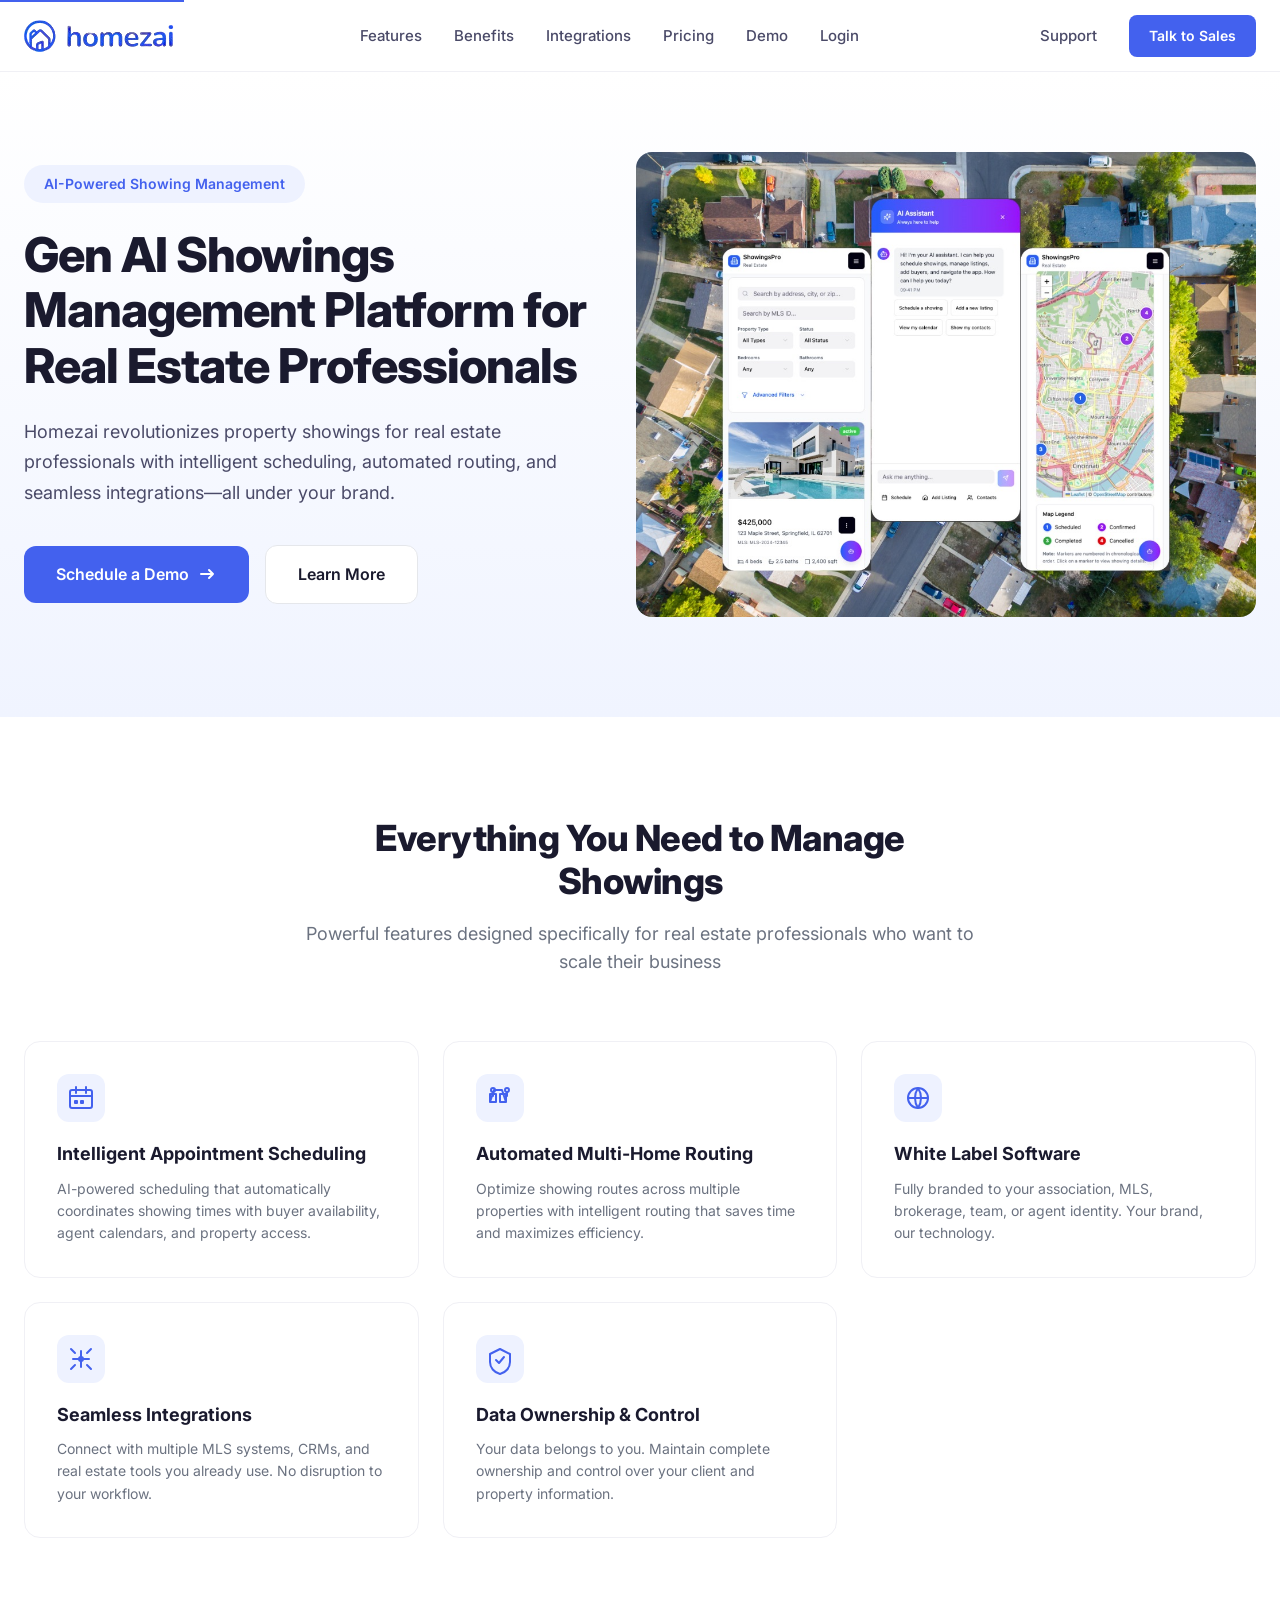
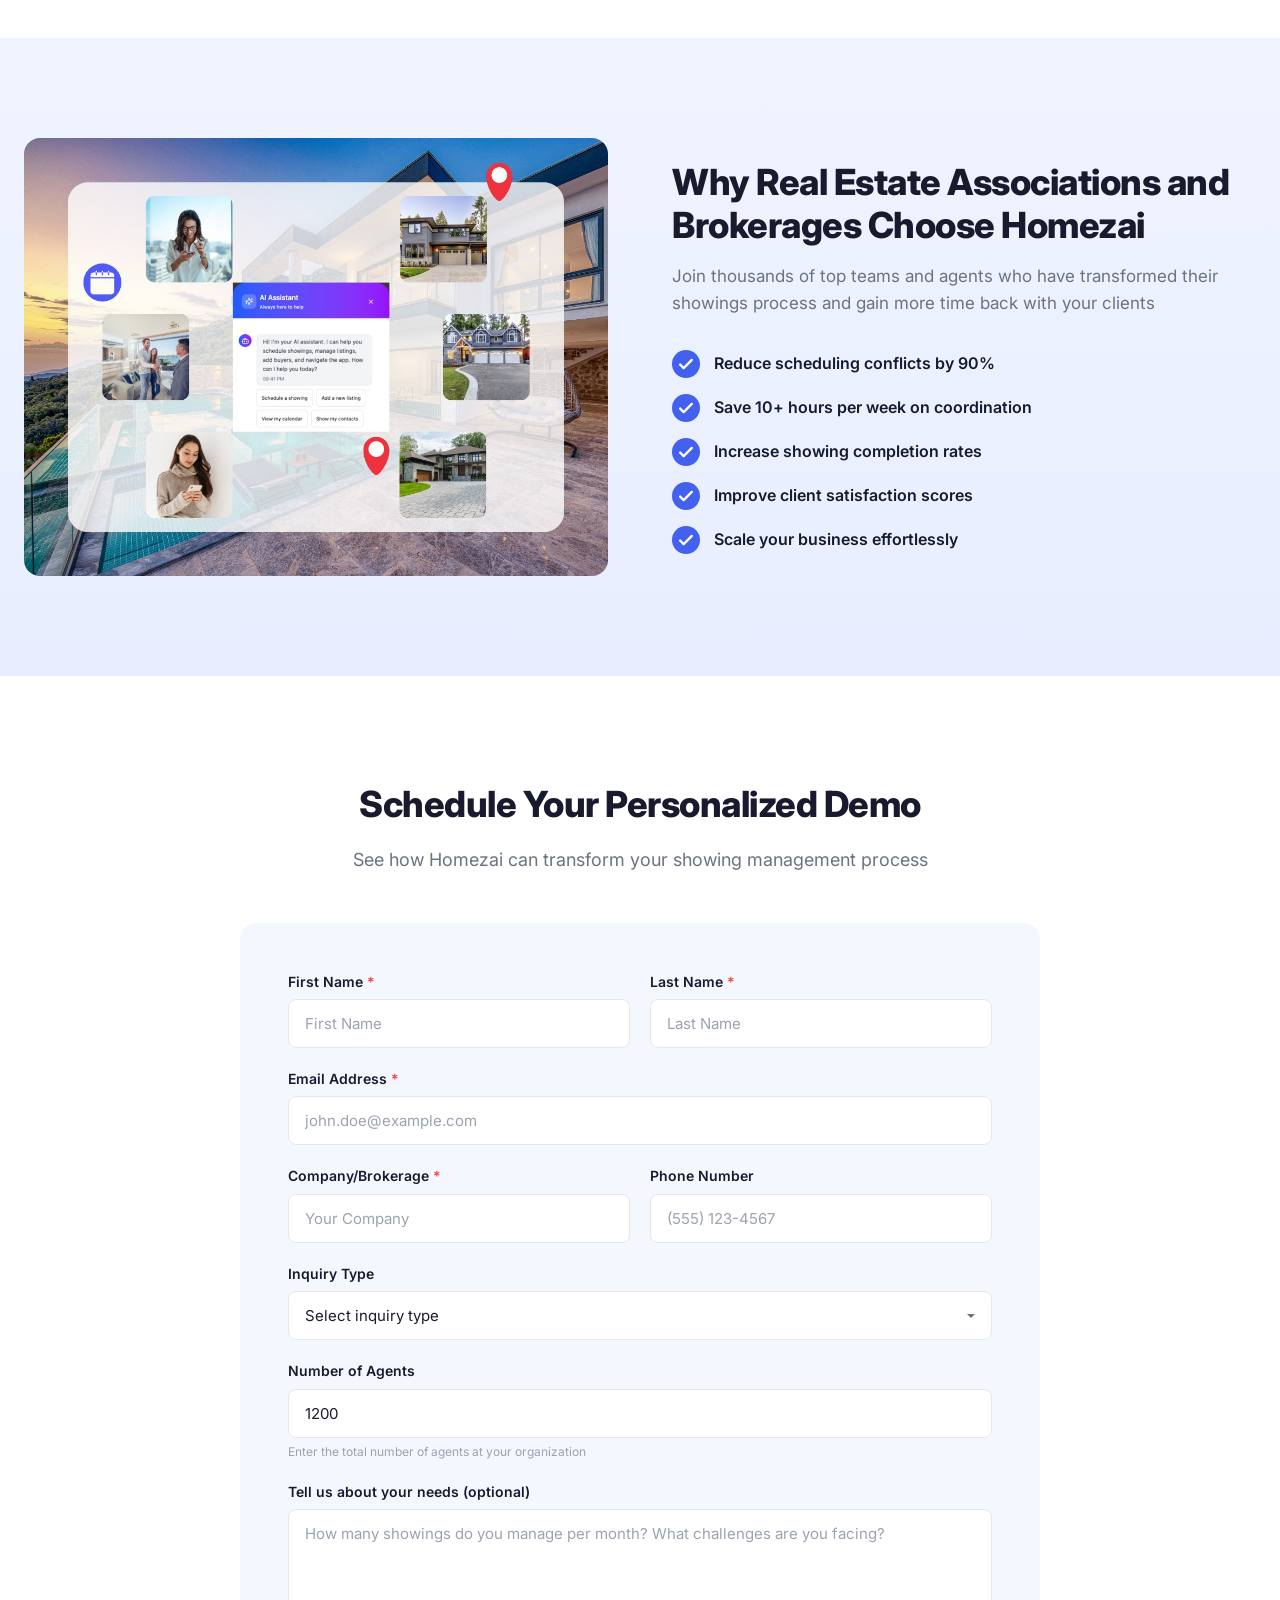
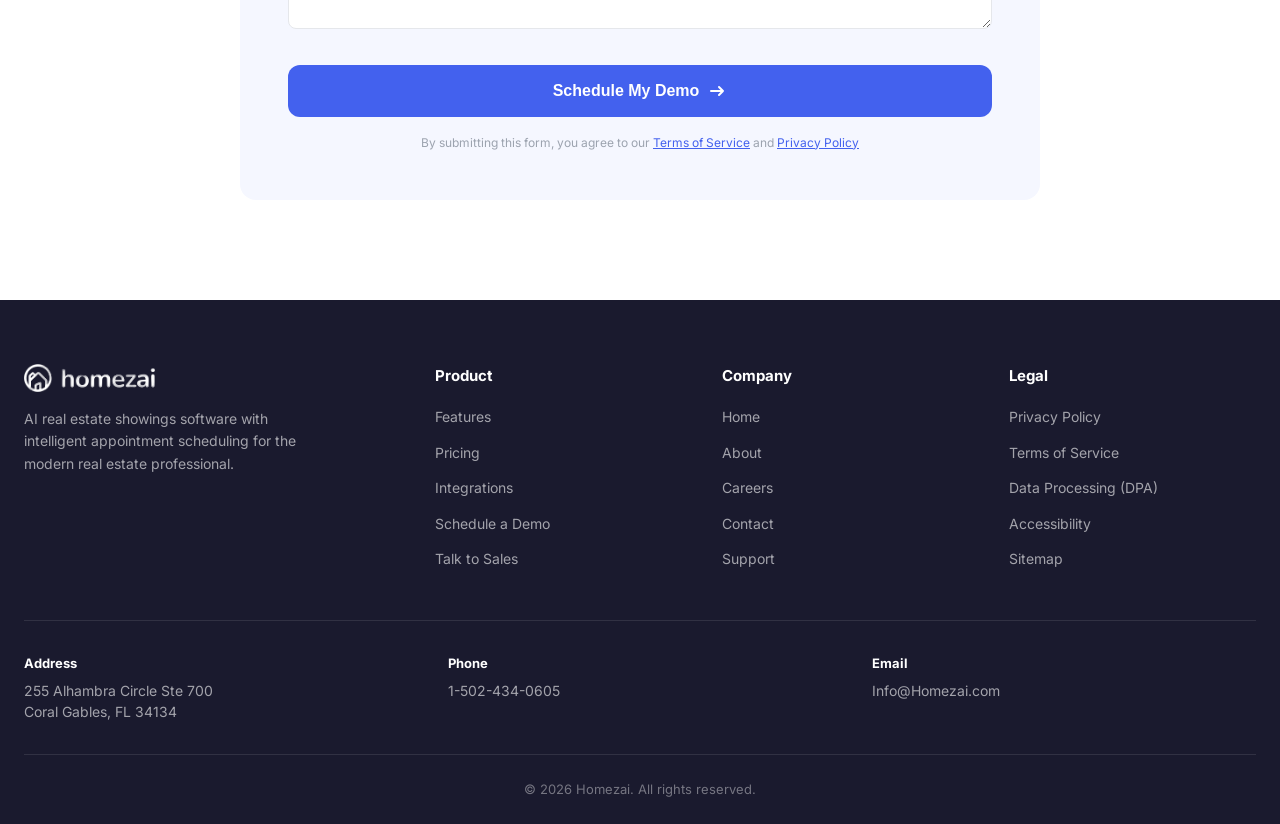
==== commit 7e3f4c34: "Match Figma prototype closely: real images, 2-col benefits, updated form, footer layout" ====
--- a/index.html
+++ b/index.html
@@ -12,19 +12,13 @@
     <link rel="icon" type="image/svg+xml" href="data:image/svg+xml,<svg xmlns='http://www.w3.org/2000/svg' viewBox='0 0 32 32'><text y='28' font-size='28'>🏠</text></svg>">
 </head>
 <body>
-    <!-- Skip to main content -->
     <a href="#main-content" class="skip-link">Skip to main content</a>
 
     <!-- Header -->
     <header class="header" role="banner">
         <div class="container header-inner">
             <a href="/" class="logo" aria-label="Homezai Home">
-                <svg class="logo-icon" viewBox="0 0 40 40" fill="none" xmlns="http://www.w3.org/2000/svg">
-                    <path d="M20 4L4 16v16a2 2 0 002 2h10V24h8v10h10a2 2 0 002-2V16L20 4z" stroke="#4361EE" stroke-width="2.5" fill="none"/>
-                    <circle cx="20" cy="16" r="5" stroke="#4361EE" stroke-width="2" fill="none"/>
-                    <path d="M15 16c0-2.76 2.24-5 5-5" stroke="#4361EE" stroke-width="2" stroke-linecap="round"/>
-                </svg>
-                <span class="logo-text">homezai</span>
+                <img src="assets/logo.png" alt="Homezai" class="logo-img">
             </a>
             <nav class="main-nav" aria-label="Main navigation">
                 <ul class="nav-list">
@@ -66,91 +60,7 @@
                     </div>
                 </div>
                 <div class="hero-image">
-                    <div class="hero-image-container">
-                        <div class="hero-app-mockup">
-                            <!-- App Screen 1: Property Search -->
-                            <div class="mockup-screen screen-left">
-                                <div class="mockup-header">
-                                    <div class="mockup-dot blue"></div>
-                                    <span class="mockup-title">ShowingsPro</span>
-                                    <span class="mockup-subtitle">Real Estate</span>
-                                </div>
-                                <div class="mockup-body">
-                                    <div class="search-bar">
-                                        <svg width="14" height="14" viewBox="0 0 14 14" fill="none"><circle cx="6" cy="6" r="5" stroke="#999" stroke-width="1.5"/><path d="M10 10l3 3" stroke="#999" stroke-width="1.5" stroke-linecap="round"/></svg>
-                                        Search by address, city, or zip...
-                                    </div>
-                                    <div class="search-bar small">Search by MLS ID...</div>
-                                    <div class="filter-row">
-                                        <span class="filter-tag">All Types</span>
-                                        <span class="filter-tag">All Status</span>
-                                    </div>
-                                    <div class="filter-row">
-                                        <span class="filter-tag">Any</span>
-                                        <span class="filter-tag">Any</span>
-                                    </div>
-                                    <div class="advanced-link">Advanced Filters</div>
-                                    <div class="property-card-mini">
-                                        <div class="property-img"></div>
-                                        <div class="property-info">
-                                            <div class="property-price">$425,000</div>
-                                            <div class="property-address">123 Maple Street, Springfield, IL 62701</div>
-                                            <div class="property-details">
-                                                <span>Bd: 8 beds</span>
-                                                <span>Ba: 2.5 baths</span>
-                                                <span>Sq: 3,400 sqft</span>
-                                            </div>
-                                        </div>
-                                    </div>
-                                </div>
-                            </div>
-                            <!-- App Screen 2: AI Assistant -->
-                            <div class="mockup-screen screen-center">
-                                <div class="ai-assistant-bubble">
-                                    <div class="ai-header">
-                                        <div class="ai-avatar"></div>
-                                        <div>
-                                            <div class="ai-name">AI Assistant</div>
-                                            <div class="ai-status">Always here to help</div>
-                                        </div>
-                                    </div>
-                                    <div class="ai-message">Hi! I'm your AI assistant. I can help you schedule showings, manage listings, add buyers, and navigate the app. How can I help you today?</div>
-                                    <div class="ai-actions">
-                                        <span class="ai-action">Schedule a showing</span>
-                                        <span class="ai-action">Add a new listing</span>
-                                    </div>
-                                    <div class="ai-actions">
-                                        <span class="ai-action">View my calendar</span>
-                                        <span class="ai-action">Show my contacts</span>
-                                    </div>
-                                </div>
-                            </div>
-                            <!-- App Screen 3: Map View -->
-                            <div class="mockup-screen screen-right">
-                                <div class="mockup-header">
-                                    <span class="mockup-title">ShowingsPro</span>
-                                </div>
-                                <div class="mockup-map">
-                                    <div class="map-pins">
-                                        <span class="pin pin-1">1</span>
-                                        <span class="pin pin-2">2</span>
-                                        <span class="pin pin-3">3</span>
-                                        <span class="pin pin-4">4</span>
-                                        <span class="pin pin-5">5</span>
-                                    </div>
-                                    <div class="map-legend">
-                                        <div class="legend-title">Map Legend</div>
-                                        <div class="legend-items">
-                                            <span class="legend-item"><span class="legend-dot scheduled"></span> Scheduled</span>
-                                            <span class="legend-item"><span class="legend-dot confirmed"></span> Confirmed</span>
-                                            <span class="legend-item"><span class="legend-dot completed"></span> Completed</span>
-                                            <span class="legend-item"><span class="legend-dot cancelled"></span> Cancelled</span>
-                                        </div>
-                                    </div>
-                                </div>
-                            </div>
-                        </div>
-                    </div>
+                    <img src="assets/hero-image.jpg" alt="Real estate professional managing property showings on tablet device" class="hero-img">
                 </div>
             </div>
         </section>
@@ -167,9 +77,11 @@
                         <div class="feature-icon">
                             <svg viewBox="0 0 48 48" fill="none" xmlns="http://www.w3.org/2000/svg">
                                 <rect width="48" height="48" rx="12" fill="#EEF2FF"/>
-                                <path d="M14 18h20M14 24h20M14 30h12" stroke="#4361EE" stroke-width="2" stroke-linecap="round"/>
-                                <circle cx="34" cy="30" r="4" stroke="#4361EE" stroke-width="2"/>
-                                <path d="M37 33l2 2" stroke="#4361EE" stroke-width="2" stroke-linecap="round"/>
+                                <rect x="13" y="16" width="22" height="18" rx="2" stroke="#4361EE" stroke-width="2"/>
+                                <path d="M13 22h22" stroke="#4361EE" stroke-width="2"/>
+                                <path d="M19 13v6M29 13v6" stroke="#4361EE" stroke-width="2" stroke-linecap="round"/>
+                                <rect x="17" y="26" width="4" height="4" rx="1" fill="#4361EE"/>
+                                <rect x="23" y="26" width="4" height="4" rx="1" fill="#4361EE"/>
                             </svg>
                         </div>
                         <h3>Intelligent Appointment Scheduling</h3>
@@ -179,11 +91,10 @@
                         <div class="feature-icon">
                             <svg viewBox="0 0 48 48" fill="none" xmlns="http://www.w3.org/2000/svg">
                                 <rect width="48" height="48" rx="12" fill="#EEF2FF"/>
-                                <path d="M16 32l6-8 4 4 6-8" stroke="#4361EE" stroke-width="2" stroke-linecap="round" stroke-linejoin="round"/>
-                                <circle cx="16" cy="32" r="2" fill="#4361EE"/>
-                                <circle cx="22" cy="24" r="2" fill="#4361EE"/>
-                                <circle cx="26" cy="28" r="2" fill="#4361EE"/>
-                                <circle cx="32" cy="20" r="2" fill="#4361EE"/>
+                                <path d="M14 28h6v-8h-6v8zm0 0l4-12h8l4 12m0 0h-6v-8h6v8z" stroke="#4361EE" stroke-width="2" stroke-linecap="round" stroke-linejoin="round"/>
+                                <circle cx="17" cy="16" r="2" stroke="#4361EE" stroke-width="2"/>
+                                <circle cx="31" cy="16" r="2" stroke="#4361EE" stroke-width="2"/>
+                                <path d="M17 18v4M31 18v4" stroke="#4361EE" stroke-width="2" stroke-linecap="round"/>
                             </svg>
                         </div>
                         <h3>Automated Multi-Home Routing</h3>
@@ -193,9 +104,9 @@
                         <div class="feature-icon">
                             <svg viewBox="0 0 48 48" fill="none" xmlns="http://www.w3.org/2000/svg">
                                 <rect width="48" height="48" rx="12" fill="#EEF2FF"/>
-                                <rect x="14" y="16" width="20" height="16" rx="2" stroke="#4361EE" stroke-width="2"/>
-                                <path d="M18 22h12M18 26h8" stroke="#4361EE" stroke-width="2" stroke-linecap="round"/>
-                                <path d="M14 20h20" stroke="#4361EE" stroke-width="2"/>
+                                <circle cx="24" cy="24" r="10" stroke="#4361EE" stroke-width="2"/>
+                                <path d="M24 14c-2 3-3 6-3 10s1 7 3 10M24 14c2 3 3 6 3 10s-1 7-3 10" stroke="#4361EE" stroke-width="2"/>
+                                <path d="M14 24h20" stroke="#4361EE" stroke-width="2"/>
                             </svg>
                         </div>
                         <h3>White Label Software</h3>
@@ -205,9 +116,10 @@
                         <div class="feature-icon">
                             <svg viewBox="0 0 48 48" fill="none" xmlns="http://www.w3.org/2000/svg">
                                 <rect width="48" height="48" rx="12" fill="#EEF2FF"/>
-                                <circle cx="20" cy="24" r="6" stroke="#4361EE" stroke-width="2"/>
-                                <circle cx="28" cy="24" r="6" stroke="#4361EE" stroke-width="2"/>
-                                <path d="M24 19.5c1.2 1 2 2.6 2 4.5s-.8 3.5-2 4.5" stroke="#4361EE" stroke-width="2"/>
+                                <path d="M16 24h16" stroke="#4361EE" stroke-width="2" stroke-linecap="round"/>
+                                <path d="M24 16v16" stroke="#4361EE" stroke-width="2" stroke-linecap="round"/>
+                                <path d="M18 18l-4-4M30 18l4-4M18 30l-4 4M30 30l4 4" stroke="#4361EE" stroke-width="2" stroke-linecap="round"/>
+                                <circle cx="24" cy="24" r="3" fill="#4361EE"/>
                             </svg>
                         </div>
                         <h3>Seamless Integrations</h3>
@@ -217,52 +129,12 @@
                         <div class="feature-icon">
                             <svg viewBox="0 0 48 48" fill="none" xmlns="http://www.w3.org/2000/svg">
                                 <rect width="48" height="48" rx="12" fill="#EEF2FF"/>
-                                <rect x="16" y="20" width="16" height="12" rx="2" stroke="#4361EE" stroke-width="2"/>
-                                <path d="M20 20v-2a4 4 0 018 0v2" stroke="#4361EE" stroke-width="2" stroke-linecap="round"/>
-                                <circle cx="24" cy="26" r="2" fill="#4361EE"/>
-                                <path d="M24 28v2" stroke="#4361EE" stroke-width="2" stroke-linecap="round"/>
+                                <path d="M24 14l-10 5v8c0 5.5 4 10.5 10 12 6-1.5 10-6.5 10-12v-8l-10-5z" stroke="#4361EE" stroke-width="2" stroke-linejoin="round"/>
+                                <path d="M20 25l3 3 5-6" stroke="#4361EE" stroke-width="2" stroke-linecap="round" stroke-linejoin="round"/>
                             </svg>
                         </div>
                         <h3>Data Ownership & Control</h3>
                         <p>Your data belongs to you. Maintain complete ownership and control over your client and property information.</p>
-                    </div>
-                </div>
-                <div class="features-image">
-                    <div class="platform-screenshot">
-                        <div class="screenshot-placeholder">
-                            <div class="screenshot-browser-bar">
-                                <div class="browser-dots">
-                                    <span></span><span></span><span></span>
-                                </div>
-                                <div class="browser-url">app.homezai.com</div>
-                            </div>
-                            <div class="screenshot-content">
-                                <div class="dash-sidebar">
-                                    <div class="dash-menu-item active">Dashboard</div>
-                                    <div class="dash-menu-item">Showings</div>
-                                    <div class="dash-menu-item">Properties</div>
-                                    <div class="dash-menu-item">Calendar</div>
-                                    <div class="dash-menu-item">Contacts</div>
-                                    <div class="dash-menu-item">Reports</div>
-                                </div>
-                                <div class="dash-main">
-                                    <div class="dash-stats">
-                                        <div class="stat-card">
-                                            <div class="stat-number">24</div>
-                                            <div class="stat-label">Today's Showings</div>
-                                        </div>
-                                        <div class="stat-card">
-                                            <div class="stat-number">156</div>
-                                            <div class="stat-label">This Week</div>
-                                        </div>
-                                        <div class="stat-card">
-                                            <div class="stat-number">94%</div>
-                                            <div class="stat-label">Completion Rate</div>
-                                        </div>
-                                    </div>
-                                </div>
-                            </div>
-                        </div>
                     </div>
                 </div>
             </div>
@@ -271,61 +143,50 @@
         <!-- Benefits Section -->
         <section class="benefits" id="benefits">
             <div class="container">
-                <div class="section-header">
-                    <h2>Why Real Estate Associations and Brokerages Choose Homezai</h2>
-                    <p>Join thousands of top teams and agents who have transformed their showings process and gain more time back with your clients</p>
-                </div>
-                <div class="benefits-list">
-                    <div class="benefit-item">
-                        <div class="benefit-check">
-                            <svg viewBox="0 0 24 24" fill="none" xmlns="http://www.w3.org/2000/svg">
-                                <circle cx="12" cy="12" r="12" fill="#4361EE"/>
-                                <path d="M7 12.5l3 3 7-7" stroke="white" stroke-width="2" stroke-linecap="round" stroke-linejoin="round"/>
-                            </svg>
-                        </div>
-                        <span>Reduce scheduling conflicts by 90%</span>
-                    </div>
-                    <div class="benefit-item">
-                        <div class="benefit-check">
-                            <svg viewBox="0 0 24 24" fill="none" xmlns="http://www.w3.org/2000/svg">
-                                <circle cx="12" cy="12" r="12" fill="#4361EE"/>
-                                <path d="M7 12.5l3 3 7-7" stroke="white" stroke-width="2" stroke-linecap="round" stroke-linejoin="round"/>
-                            </svg>
-                        </div>
-                        <span>Save 10+ hours per week on coordination</span>
-                    </div>
-                    <div class="benefit-item">
-                        <div class="benefit-check">
-                            <svg viewBox="0 0 24 24" fill="none" xmlns="http://www.w3.org/2000/svg">
-                                <circle cx="12" cy="12" r="12" fill="#4361EE"/>
-                                <path d="M7 12.5l3 3 7-7" stroke="white" stroke-width="2" stroke-linecap="round" stroke-linejoin="round"/>
-                            </svg>
-                        </div>
-                        <span>Increase showing completion rates</span>
-                    </div>
-                    <div class="benefit-item">
-                        <div class="benefit-check">
-                            <svg viewBox="0 0 24 24" fill="none" xmlns="http://www.w3.org/2000/svg">
-                                <circle cx="12" cy="12" r="12" fill="#4361EE"/>
-                                <path d="M7 12.5l3 3 7-7" stroke="white" stroke-width="2" stroke-linecap="round" stroke-linejoin="round"/>
-                            </svg>
-                        </div>
-                        <span>Improve client satisfaction scores</span>
-                    </div>
-                    <div class="benefit-item">
-                        <div class="benefit-check">
-                            <svg viewBox="0 0 24 24" fill="none" xmlns="http://www.w3.org/2000/svg">
-                                <circle cx="12" cy="12" r="12" fill="#4361EE"/>
-                                <path d="M7 12.5l3 3 7-7" stroke="white" stroke-width="2" stroke-linecap="round" stroke-linejoin="round"/>
-                            </svg>
-                        </div>
-                        <span>Scale your business effortlessly</span>
+                <div class="benefits-inner">
+                    <div class="benefits-image">
+                        <img src="assets/platform-screenshot.jpg" alt="Homezai platform interface" class="benefits-img">
+                    </div>
+                    <div class="benefits-content">
+                        <h2>Why Real Estate Associations and Brokerages Choose Homezai</h2>
+                        <p class="benefits-subtitle">Join thousands of top teams and agents who have transformed their showings process and gain more time back with your clients</p>
+                        <div class="benefits-list">
+                            <div class="benefit-item">
+                                <div class="benefit-check">
+                                    <svg viewBox="0 0 24 24" fill="none"><circle cx="12" cy="12" r="12" fill="#4361EE"/><path d="M7 12.5l3 3 7-7" stroke="white" stroke-width="2" stroke-linecap="round" stroke-linejoin="round"/></svg>
+                                </div>
+                                <span>Reduce scheduling conflicts by 90%</span>
+                            </div>
+                            <div class="benefit-item">
+                                <div class="benefit-check">
+                                    <svg viewBox="0 0 24 24" fill="none"><circle cx="12" cy="12" r="12" fill="#4361EE"/><path d="M7 12.5l3 3 7-7" stroke="white" stroke-width="2" stroke-linecap="round" stroke-linejoin="round"/></svg>
+                                </div>
+                                <span>Save 10+ hours per week on coordination</span>
+                            </div>
+                            <div class="benefit-item">
+                                <div class="benefit-check">
+                                    <svg viewBox="0 0 24 24" fill="none"><circle cx="12" cy="12" r="12" fill="#4361EE"/><path d="M7 12.5l3 3 7-7" stroke="white" stroke-width="2" stroke-linecap="round" stroke-linejoin="round"/></svg>
+                                </div>
+                                <span>Increase showing completion rates</span>
+                            </div>
+                            <div class="benefit-item">
+                                <div class="benefit-check">
+                                    <svg viewBox="0 0 24 24" fill="none"><circle cx="12" cy="12" r="12" fill="#4361EE"/><path d="M7 12.5l3 3 7-7" stroke="white" stroke-width="2" stroke-linecap="round" stroke-linejoin="round"/></svg>
+                                </div>
+                                <span>Improve client satisfaction scores</span>
+                            </div>
+                            <div class="benefit-item">
+                                <div class="benefit-check">
+                                    <svg viewBox="0 0 24 24" fill="none"><circle cx="12" cy="12" r="12" fill="#4361EE"/><path d="M7 12.5l3 3 7-7" stroke="white" stroke-width="2" stroke-linecap="round" stroke-linejoin="round"/></svg>
+                                </div>
+                                <span>Scale your business effortlessly</span>
+                            </div>
+                        </div>
                     </div>
                 </div>
             </div>
         </section>
 
-        <!-- Pricing Anchor -->
         <div id="pricing"></div>
 
         <!-- Demo Section -->
@@ -347,47 +208,50 @@
                                 <input type="text" id="lastName" name="lastName" placeholder="Last Name" required>
                             </div>
                         </div>
+                        <div class="form-group">
+                            <label for="email">Email Address <span class="required">*</span></label>
+                            <input type="email" id="email" name="email" placeholder="john.doe@example.com" required>
+                        </div>
                         <div class="form-row">
                             <div class="form-group">
-                                <label for="email">Email Address <span class="required">*</span></label>
-                                <input type="email" id="email" name="email" placeholder="Email Address" required>
-                            </div>
-                            <div class="form-group">
                                 <label for="company">Company/Brokerage <span class="required">*</span></label>
-                                <input type="text" id="company" name="company" placeholder="Company/Brokerage" required>
-                            </div>
-                        </div>
-                        <div class="form-row">
+                                <input type="text" id="company" name="company" placeholder="Your Company" required>
+                            </div>
                             <div class="form-group">
                                 <label for="phone">Phone Number</label>
-                                <input type="tel" id="phone" name="phone" placeholder="Phone Number">
-                            </div>
-                            <div class="form-group">
-                                <label for="inquiryType">Inquiry Type</label>
-                                <select id="inquiryType" name="inquiryType">
-                                    <option value="">Select inquiry type</option>
-                                    <optgroup label="Sales">
-                                        <option value="realtor-association">Realtor Association</option>
-                                        <option value="mls">Multiple Listing Service (MLS)</option>
-                                        <option value="brokerage">Brokerage</option>
-                                    </optgroup>
-                                    <optgroup label="Support">
-                                        <option value="team">Team</option>
-                                        <option value="individual">Individual Agent</option>
-                                    </optgroup>
-                                </select>
-                            </div>
+                                <input type="tel" id="phone" name="phone" placeholder="(555) 123-4567">
+                            </div>
+                        </div>
+                        <div class="form-group">
+                            <label for="inquiryType">Inquiry Type</label>
+                            <select id="inquiryType" name="inquiryType">
+                                <option value="">Select inquiry type</option>
+                                <optgroup label="Sales">
+                                    <option value="realtor-association">Realtor Association</option>
+                                    <option value="mls">Multiple Listing Service (MLS)</option>
+                                    <option value="brokerage">Brokerage</option>
+                                </optgroup>
+                                <optgroup label="Support">
+                                    <option value="team">Team</option>
+                                    <option value="individual">Individual Agent</option>
+                                </optgroup>
+                            </select>
                         </div>
                         <div class="form-group">
                             <label for="agents">Number of Agents</label>
-                            <input type="number" id="agents" name="agents" min="1" value="1200" placeholder="Enter the total number of agents at your organization">
+                            <input type="number" id="agents" name="agents" min="1" value="1200">
                             <span class="form-hint">Enter the total number of agents at your organization</span>
                         </div>
                         <div class="form-group">
                             <label for="message">Tell us about your needs (optional)</label>
-                            <textarea id="message" name="message" rows="4" placeholder="Additional message or requirements"></textarea>
-                        </div>
-                        <button type="submit" class="btn-primary btn-lg btn-full">Schedule My Demo</button>
+                            <textarea id="message" name="message" rows="4" placeholder="How many showings do you manage per month? What challenges are you facing?"></textarea>
+                        </div>
+                        <button type="submit" class="btn-primary btn-lg btn-full">
+                            Schedule My Demo
+                            <svg width="20" height="20" viewBox="0 0 20 20" fill="none" aria-hidden="true">
+                                <path d="M4 10h12m0 0l-4-4m4 4l-4 4" stroke="currentColor" stroke-width="2" stroke-linecap="round" stroke-linejoin="round"/>
+                            </svg>
+                        </button>
                         <p class="form-disclaimer">By submitting this form, you agree to our <a href="/terms">Terms of Service</a> and <a href="/privacy">Privacy Policy</a></p>
                     </form>
                 </div>
@@ -400,13 +264,8 @@
         <div class="container">
             <div class="footer-top">
                 <div class="footer-brand">
-                    <a href="/" class="logo" aria-label="Homezai Home">
-                        <svg class="logo-icon" viewBox="0 0 40 40" fill="none" xmlns="http://www.w3.org/2000/svg">
-                            <path d="M20 4L4 16v16a2 2 0 002 2h10V24h8v10h10a2 2 0 002-2V16L20 4z" stroke="#4361EE" stroke-width="2.5" fill="none"/>
-                            <circle cx="20" cy="16" r="5" stroke="#4361EE" stroke-width="2" fill="none"/>
-                            <path d="M15 16c0-2.76 2.24-5 5-5" stroke="#4361EE" stroke-width="2" stroke-linecap="round"/>
-                        </svg>
-                        <span class="logo-text">homezai</span>
+                    <a href="/" class="logo footer-logo" aria-label="Homezai Home">
+                        <img src="assets/logo.png" alt="Homezai" class="logo-img logo-img-white">
                     </a>
                     <p class="footer-tagline">AI real estate showings software with intelligent appointment scheduling for the modern real estate professional.</p>
                 </div>
@@ -440,11 +299,17 @@
                         <li><a href="/sitemap">Sitemap</a></li>
                     </ul>
                 </nav>
-                <div class="footer-contact">
+            </div>
+            <div class="footer-contact-row">
+                <div class="footer-contact-item">
                     <h5>Address</h5>
                     <p>255 Alhambra Circle Ste 700<br>Coral Gables, FL 34134</p>
+                </div>
+                <div class="footer-contact-item">
                     <h5>Phone</h5>
                     <p><a href="tel:+15024340605">1-502-434-0605</a></p>
+                </div>
+                <div class="footer-contact-item">
                     <h5>Email</h5>
                     <p><a href="mailto:Info@Homezai.com">Info@Homezai.com</a></p>
                 </div>
--- a/styles.css
+++ b/styles.css
@@ -2,7 +2,6 @@
    Homezai Landing Page Styles
    ======================================== */
 
-/* CSS Reset & Variables */
 :root {
     --primary: #4361EE;
     --primary-dark: #3651D4;
@@ -15,6 +14,7 @@
     --white: #ffffff;
     --bg-light: #f8fafc;
     --bg-hero: linear-gradient(180deg, #ffffff 0%, #f0f4ff 100%);
+    --bg-benefits: linear-gradient(180deg, #f0f4ff 0%, #e8eeff 100%);
     --border: #e5e7eb;
     --border-light: #f0f0f5;
     --shadow-sm: 0 1px 2px rgba(0, 0, 0, 0.05);
@@ -31,9 +31,7 @@
     --header-height: 72px;
 }
 
-*,
-*::before,
-*::after {
+*, *::before, *::after {
     box-sizing: border-box;
     margin: 0;
     padding: 0;
@@ -54,10 +52,7 @@
     overflow-x: hidden;
 }
 
-img {
-    max-width: 100%;
-    height: auto;
-}
+img { max-width: 100%; height: auto; }
 
 a {
     text-decoration: none;
@@ -65,11 +60,8 @@
     transition: color 0.2s ease;
 }
 
-ul {
-    list-style: none;
-}
-
-/* Skip Link */
+ul { list-style: none; }
+
 .skip-link {
     position: absolute;
     top: -40px;
@@ -80,12 +72,8 @@
     z-index: 100;
     transition: top 0.3s;
 }
-
-.skip-link:focus {
-    top: 0;
-}
-
-/* Container */
+.skip-link:focus { top: 0; }
+
 .container {
     max-width: var(--max-width);
     margin: 0 auto;
@@ -147,9 +135,7 @@
     border-radius: var(--radius-lg);
 }
 
-.btn-full {
-    width: 100%;
-}
+.btn-full { width: 100%; }
 
 /* ========================================
    Header
@@ -179,16 +165,14 @@
     flex-shrink: 0;
 }
 
-.logo-icon {
-    width: 36px;
-    height: 36px;
-}
-
-.logo-text {
-    font-size: 22px;
-    font-weight: 700;
-    color: var(--text-dark);
-    letter-spacing: -0.5px;
+.logo-img {
+    height: 32px;
+    width: auto;
+}
+
+.logo-img-white {
+    filter: brightness(0) invert(1);
+    height: 28px;
 }
 
 .main-nav {
@@ -211,9 +195,7 @@
     position: relative;
 }
 
-.nav-list a:hover {
-    color: var(--primary);
-}
+.nav-list a:hover { color: var(--primary); }
 
 .nav-list a::after {
     content: '';
@@ -226,9 +208,7 @@
     transition: width 0.2s ease;
 }
 
-.nav-list a:hover::after {
-    width: 100%;
-}
+.nav-list a:hover::after { width: 100%; }
 
 .header-actions {
     display: flex;
@@ -245,9 +225,7 @@
     transition: color 0.2s ease;
 }
 
-.btn-support:hover {
-    color: var(--primary);
-}
+.btn-support:hover { color: var(--primary); }
 
 .btn-talk-sales {
     padding: 10px 20px;
@@ -255,7 +233,6 @@
     border-radius: var(--radius-md);
 }
 
-/* Mobile Menu Toggle */
 .mobile-menu-toggle {
     display: none;
     background: none;
@@ -274,8 +251,7 @@
     transition: background-color 0.3s;
 }
 
-.hamburger::before,
-.hamburger::after {
+.hamburger::before, .hamburger::after {
     content: '';
     position: absolute;
     width: 24px;
@@ -283,14 +259,8 @@
     background-color: var(--text-dark);
     transition: transform 0.3s;
 }
-
-.hamburger::before {
-    top: -7px;
-}
-
-.hamburger::after {
-    bottom: -7px;
-}
+.hamburger::before { top: -7px; }
+.hamburger::after { bottom: -7px; }
 
 /* ========================================
    Hero Section
@@ -303,14 +273,12 @@
 
 .hero-inner {
     display: grid;
-    grid-template-columns: 1fr 1fr;
-    gap: 60px;
-    align-items: center;
-}
-
-.hero-content {
-    max-width: 600px;
-}
+    grid-template-columns: 1fr 1.1fr;
+    gap: 48px;
+    align-items: center;
+}
+
+.hero-content { max-width: 580px; }
 
 .badge {
     display: inline-block;
@@ -345,322 +313,15 @@
     align-items: center;
 }
 
-/* Hero Image / Mockup */
 .hero-image {
     position: relative;
 }
 
-.hero-image-container {
-    position: relative;
-    perspective: 1000px;
-}
-
-.hero-app-mockup {
-    display: flex;
-    gap: 12px;
-    position: relative;
-}
-
-.mockup-screen {
-    background: var(--white);
-    border-radius: var(--radius-lg);
-    box-shadow: var(--shadow-xl);
-    overflow: hidden;
-    border: 1px solid var(--border-light);
-}
-
-.screen-left {
-    width: 200px;
-    flex-shrink: 0;
-}
-
-.screen-center {
-    width: 220px;
-    flex-shrink: 0;
-    z-index: 2;
-    transform: translateY(-10px);
-}
-
-.screen-right {
-    width: 200px;
-    flex-shrink: 0;
-}
-
-.mockup-header {
-    display: flex;
-    align-items: center;
-    gap: 8px;
-    padding: 10px 12px;
-    border-bottom: 1px solid var(--border-light);
-    background: var(--white);
-}
-
-.mockup-dot {
-    width: 8px;
-    height: 8px;
-    border-radius: 50%;
-}
-
-.mockup-dot.blue {
-    background-color: var(--primary);
-}
-
-.mockup-title {
-    font-size: 12px;
-    font-weight: 600;
-    color: var(--text-dark);
-}
-
-.mockup-subtitle {
-    font-size: 10px;
-    color: var(--text-muted);
-    margin-left: auto;
-}
-
-.mockup-body {
-    padding: 10px;
-}
-
-.search-bar {
-    display: flex;
-    align-items: center;
-    gap: 6px;
-    padding: 6px 10px;
-    border: 1px solid var(--border);
-    border-radius: var(--radius-sm);
-    font-size: 9px;
-    color: var(--text-muted);
-    margin-bottom: 6px;
-}
-
-.search-bar.small {
-    font-size: 8px;
-    padding: 5px 10px;
-}
-
-.filter-row {
-    display: flex;
-    gap: 6px;
-    margin-bottom: 4px;
-}
-
-.filter-tag {
-    font-size: 8px;
-    padding: 3px 8px;
-    border: 1px solid var(--border);
-    border-radius: var(--radius-sm);
-    color: var(--text-light);
-    flex: 1;
-    text-align: center;
-}
-
-.advanced-link {
-    font-size: 8px;
-    color: var(--primary);
-    margin: 6px 0;
-    cursor: pointer;
-}
-
-.property-card-mini {
-    border: 1px solid var(--border);
-    border-radius: var(--radius-sm);
-    overflow: hidden;
-    margin-top: 8px;
-}
-
-.property-img {
-    height: 60px;
-    background: linear-gradient(135deg, #e0e7ff 0%, #c7d2fe 100%);
-    position: relative;
-}
-
-.property-info {
-    padding: 6px 8px;
-}
-
-.property-price {
-    font-size: 12px;
-    font-weight: 700;
-    color: var(--text-dark);
-}
-
-.property-address {
-    font-size: 7px;
-    color: var(--text-light);
-    margin: 2px 0;
-}
-
-.property-details {
-    display: flex;
-    gap: 6px;
-    font-size: 7px;
-    color: var(--text-muted);
-}
-
-/* AI Assistant */
-.ai-assistant-bubble {
-    padding: 12px;
-}
-
-.ai-header {
-    display: flex;
-    align-items: center;
-    gap: 8px;
-    margin-bottom: 10px;
-    padding: 8px 10px;
-    background: linear-gradient(135deg, #7c3aed, #6d28d9);
-    border-radius: var(--radius-md);
-    color: white;
-}
-
-.ai-avatar {
-    width: 28px;
-    height: 28px;
-    border-radius: 50%;
-    background: rgba(255, 255, 255, 0.3);
-}
-
-.ai-name {
-    font-size: 11px;
-    font-weight: 600;
-}
-
-.ai-status {
-    font-size: 8px;
-    opacity: 0.8;
-}
-
-.ai-message {
-    font-size: 9px;
-    line-height: 1.5;
-    color: var(--text-body);
-    padding: 8px 10px;
-    background: var(--bg-light);
-    border-radius: var(--radius-md);
-    margin-bottom: 8px;
-}
-
-.ai-actions {
-    display: flex;
-    gap: 4px;
-    margin-bottom: 4px;
-}
-
-.ai-action {
-    font-size: 8px;
-    padding: 4px 8px;
-    background: var(--primary-light);
-    color: var(--primary);
-    border-radius: var(--radius-full);
-    cursor: pointer;
-    white-space: nowrap;
-}
-
-/* Map View */
-.mockup-map {
-    padding: 10px;
-    background: linear-gradient(135deg, #d4e7d0 0%, #b8d4b0 50%, #e8d5c0 100%);
-    min-height: 200px;
-    position: relative;
-}
-
-.map-pins {
-    position: relative;
-    height: 140px;
-}
-
-.pin {
-    position: absolute;
-    width: 22px;
-    height: 22px;
-    border-radius: 50%;
-    display: flex;
-    align-items: center;
-    justify-content: center;
-    font-size: 9px;
-    font-weight: 700;
-    color: white;
-    box-shadow: 0 2px 4px rgba(0, 0, 0, 0.2);
-}
-
-.pin-1 {
-    background: var(--primary);
-    top: 20px;
-    left: 30px;
-}
-
-.pin-2 {
-    background: #10b981;
-    top: 40px;
-    right: 40px;
-}
-
-.pin-3 {
-    background: var(--primary);
-    top: 70px;
-    left: 60px;
-}
-
-.pin-4 {
-    background: #10b981;
-    bottom: 30px;
-    left: 20px;
-}
-
-.pin-5 {
-    background: var(--primary);
-    bottom: 10px;
-    right: 30px;
-}
-
-.map-legend {
-    background: white;
-    border-radius: var(--radius-sm);
-    padding: 8px;
-    margin-top: 8px;
-}
-
-.legend-title {
-    font-size: 9px;
-    font-weight: 600;
-    margin-bottom: 4px;
-    color: var(--text-dark);
-}
-
-.legend-items {
-    display: grid;
-    grid-template-columns: 1fr 1fr;
-    gap: 3px;
-}
-
-.legend-item {
-    display: flex;
-    align-items: center;
-    gap: 4px;
-    font-size: 7px;
-    color: var(--text-light);
-}
-
-.legend-dot {
-    width: 6px;
-    height: 6px;
-    border-radius: 50%;
-}
-
-.legend-dot.scheduled {
-    background: var(--primary);
-}
-
-.legend-dot.confirmed {
-    background: #10b981;
-}
-
-.legend-dot.completed {
-    background: #f59e0b;
-}
-
-.legend-dot.cancelled {
-    background: #ef4444;
+.hero-img {
+    width: 100%;
+    height: auto;
+    border-radius: var(--radius-xl);
+    display: block;
 }
 
 /* ========================================
@@ -696,7 +357,6 @@
     display: grid;
     grid-template-columns: repeat(3, 1fr);
     gap: 24px;
-    margin-bottom: 64px;
 }
 
 .feature-card {
@@ -738,158 +398,58 @@
     line-height: 1.6;
 }
 
-/* Features Image / Platform Screenshot */
-.features-image {
-    max-width: 900px;
-    margin: 0 auto;
-}
-
-.platform-screenshot {
-    border-radius: var(--radius-xl);
-    overflow: hidden;
-    box-shadow: var(--shadow-xl);
-    border: 1px solid var(--border);
-}
-
-.screenshot-placeholder {
-    background: var(--white);
-}
-
-.screenshot-browser-bar {
-    display: flex;
-    align-items: center;
-    gap: 12px;
-    padding: 12px 16px;
-    background: var(--bg-light);
-    border-bottom: 1px solid var(--border);
-}
-
-.browser-dots {
-    display: flex;
-    gap: 6px;
-}
-
-.browser-dots span {
-    width: 10px;
-    height: 10px;
-    border-radius: 50%;
-}
-
-.browser-dots span:nth-child(1) {
-    background: #ef4444;
-}
-
-.browser-dots span:nth-child(2) {
-    background: #f59e0b;
-}
-
-.browser-dots span:nth-child(3) {
-    background: #10b981;
-}
-
-.browser-url {
-    flex: 1;
-    text-align: center;
-    font-size: 12px;
-    color: var(--text-muted);
-    background: var(--white);
-    padding: 6px 16px;
-    border-radius: var(--radius-sm);
-    border: 1px solid var(--border);
-}
-
-.screenshot-content {
-    display: flex;
-    min-height: 280px;
-}
-
-.dash-sidebar {
-    width: 180px;
-    background: var(--text-dark);
-    padding: 20px 0;
-    flex-shrink: 0;
-}
-
-.dash-menu-item {
-    padding: 10px 20px;
-    font-size: 13px;
-    color: rgba(255, 255, 255, 0.6);
-    cursor: pointer;
-    transition: all 0.2s;
-}
-
-.dash-menu-item:hover,
-.dash-menu-item.active {
-    color: var(--white);
-    background: rgba(255, 255, 255, 0.1);
-}
-
-.dash-menu-item.active {
-    border-left: 3px solid var(--primary);
-}
-
-.dash-main {
-    flex: 1;
-    padding: 24px;
-    background: var(--bg-light);
-}
-
-.dash-stats {
-    display: grid;
-    grid-template-columns: repeat(3, 1fr);
-    gap: 16px;
-}
-
-.stat-card {
-    background: var(--white);
-    padding: 20px;
-    border-radius: var(--radius-md);
-    box-shadow: var(--shadow-sm);
-    text-align: center;
-}
-
-.stat-number {
-    font-size: 28px;
-    font-weight: 800;
-    color: var(--primary);
-    margin-bottom: 4px;
-}
-
-.stat-label {
-    font-size: 12px;
-    color: var(--text-muted);
-}
-
 /* ========================================
    Benefits Section
    ======================================== */
 .benefits {
     padding: 100px 0;
-    background: var(--bg-light);
+    background: var(--bg-benefits);
+}
+
+.benefits-inner {
+    display: grid;
+    grid-template-columns: 1fr 1fr;
+    gap: 64px;
+    align-items: center;
+}
+
+.benefits-image {
+    position: relative;
+}
+
+.benefits-img {
+    width: 100%;
+    height: auto;
+    border-radius: var(--radius-xl);
+    display: block;
+}
+
+.benefits-content h2 {
+    font-size: 36px;
+    font-weight: 800;
+    color: var(--text-dark);
+    margin-bottom: 16px;
+    line-height: 1.2;
+    letter-spacing: -0.5px;
+}
+
+.benefits-subtitle {
+    font-size: 17px;
+    color: var(--text-light);
+    line-height: 1.6;
+    margin-bottom: 32px;
 }
 
 .benefits-list {
-    max-width: 640px;
-    margin: 0 auto;
     display: flex;
     flex-direction: column;
-    gap: 20px;
+    gap: 16px;
 }
 
 .benefit-item {
     display: flex;
     align-items: center;
-    gap: 16px;
-    padding: 20px 24px;
-    background: var(--white);
-    border-radius: var(--radius-lg);
-    box-shadow: var(--shadow-sm);
-    transition: all 0.2s ease;
-}
-
-.benefit-item:hover {
-    box-shadow: var(--shadow-md);
-    transform: translateX(4px);
+    gap: 14px;
 }
 
 .benefit-check {
@@ -904,7 +464,7 @@
 }
 
 .benefit-item span {
-    font-size: 17px;
+    font-size: 16px;
     font-weight: 600;
     color: var(--text-dark);
 }
@@ -918,7 +478,7 @@
 }
 
 .demo-inner {
-    max-width: 720px;
+    max-width: 800px;
     margin: 0 auto;
 }
 
@@ -941,11 +501,9 @@
 }
 
 .demo-form {
-    background: var(--white);
-    border: 1px solid var(--border);
+    background: var(--primary-lighter);
     border-radius: var(--radius-xl);
-    padding: 40px;
-    box-shadow: var(--shadow-lg);
+    padding: 48px;
 }
 
 .form-row {
@@ -971,16 +529,14 @@
     margin-bottom: 6px;
 }
 
-.required {
-    color: #ef4444;
-}
+.required { color: #ef4444; }
 
 .form-group input,
 .form-group select,
 .form-group textarea {
     width: 100%;
-    padding: 12px 16px;
-    font-size: 14px;
+    padding: 14px 16px;
+    font-size: 15px;
     font-family: var(--font-family);
     border: 1px solid var(--border);
     border-radius: var(--radius-md);
@@ -1013,7 +569,7 @@
 
 .form-group textarea {
     resize: vertical;
-    min-height: 100px;
+    min-height: 120px;
 }
 
 .form-hint {
@@ -1023,9 +579,7 @@
     margin-top: 4px;
 }
 
-.demo-form .btn-primary {
-    margin-top: 8px;
-}
+.demo-form .btn-primary { margin-top: 8px; }
 
 .form-disclaimer {
     text-align: center;
@@ -1038,10 +592,7 @@
     color: var(--primary);
     text-decoration: underline;
 }
-
-.form-disclaimer a:hover {
-    color: var(--primary-dark);
-}
+.form-disclaimer a:hover { color: var(--primary-dark); }
 
 /* ========================================
    Footer
@@ -1054,7 +605,7 @@
 
 .footer-top {
     display: grid;
-    grid-template-columns: 1.5fr 1fr 1fr 1fr 1.2fr;
+    grid-template-columns: 1.5fr 1fr 1fr 1fr;
     gap: 40px;
     padding-bottom: 48px;
     border-bottom: 1px solid rgba(255, 255, 255, 0.1);
@@ -1062,15 +613,6 @@
 
 .footer-brand .logo {
     margin-bottom: 16px;
-}
-
-.footer-brand .logo-text {
-    color: var(--white);
-}
-
-.footer-brand .logo-icon path,
-.footer-brand .logo-icon circle {
-    stroke: var(--white);
 }
 
 .footer-tagline {
@@ -1081,12 +623,10 @@
 }
 
 .footer-nav h4 {
-    font-size: 14px;
+    font-size: 15px;
     font-weight: 700;
     color: var(--white);
     margin-bottom: 16px;
-    text-transform: uppercase;
-    letter-spacing: 0.5px;
 }
 
 .footer-nav ul {
@@ -1100,35 +640,35 @@
     color: rgba(255, 255, 255, 0.6);
     transition: color 0.2s;
 }
-
-.footer-nav a:hover {
+.footer-nav a:hover { color: var(--white); }
+
+/* Footer Contact Row */
+.footer-contact-row {
+    display: grid;
+    grid-template-columns: 1fr 1fr 1fr;
+    gap: 40px;
+    padding: 32px 0;
+    border-bottom: 1px solid rgba(255, 255, 255, 0.1);
+}
+
+.footer-contact-item h5 {
+    font-size: 13px;
+    font-weight: 700;
     color: var(--white);
-}
-
-.footer-contact h5 {
-    font-size: 12px;
-    font-weight: 600;
-    color: rgba(255, 255, 255, 0.8);
-    margin-bottom: 4px;
-    text-transform: uppercase;
-    letter-spacing: 0.5px;
-}
-
-.footer-contact p {
+    margin-bottom: 6px;
+}
+
+.footer-contact-item p {
     font-size: 14px;
     color: rgba(255, 255, 255, 0.6);
-    margin-bottom: 16px;
     line-height: 1.5;
 }
 
-.footer-contact a {
+.footer-contact-item a {
     color: rgba(255, 255, 255, 0.6);
     transition: color 0.2s;
 }
-
-.footer-contact a:hover {
-    color: var(--white);
-}
+.footer-contact-item a:hover { color: var(--white); }
 
 .footer-bottom {
     padding: 24px 0;
@@ -1148,126 +688,61 @@
         grid-template-columns: 1fr;
         gap: 48px;
     }
-
     .hero-content {
         text-align: center;
         max-width: 100%;
     }
-
-    .hero-actions {
-        justify-content: center;
+    .hero-actions { justify-content: center; }
+    .hero-image { display: flex; justify-content: center; }
+    .hero-img { max-width: 600px; }
+
+    .features-grid { grid-template-columns: repeat(2, 1fr); }
+
+    .benefits-inner {
+        grid-template-columns: 1fr;
+        gap: 40px;
     }
-
-    .hero-image {
-        display: flex;
-        justify-content: center;
-    }
-
-    .hero-app-mockup {
-        transform: scale(0.9);
-    }
-
-    .features-grid {
+    .benefits-img { max-width: 600px; margin: 0 auto; }
+
+    .footer-top {
         grid-template-columns: repeat(2, 1fr);
-    }
-
-    .footer-top {
-        grid-template-columns: repeat(3, 1fr);
         gap: 32px;
     }
-
-    .footer-brand {
-        grid-column: 1 / -1;
-    }
+    .footer-brand { grid-column: 1 / -1; }
 }
 
 @media (max-width: 768px) {
-    .main-nav,
-    .header-actions {
-        display: none;
-    }
-
-    .mobile-menu-toggle {
-        display: block;
-    }
-
-    .hero {
-        padding: 48px 0 64px;
-    }
-
-    .hero h1 {
-        font-size: 36px;
-    }
-
-    .hero-description {
-        font-size: 16px;
-    }
-
-    .hero-app-mockup {
-        transform: scale(0.7);
-        transform-origin: center;
-    }
-
-    .section-header h2 {
-        font-size: 28px;
-    }
-
-    .features-grid {
-        grid-template-columns: 1fr;
-    }
-
-    .form-row {
-        grid-template-columns: 1fr;
-    }
-
-    .demo-form {
-        padding: 24px;
-    }
-
-    .footer-top {
-        grid-template-columns: 1fr 1fr;
-    }
-
-    .footer-contact {
-        grid-column: 1 / -1;
-    }
-
-    .benefits-list {
-        padding: 0 16px;
-    }
-
-    .benefit-item span {
-        font-size: 15px;
-    }
+    .main-nav, .header-actions { display: none; }
+    .mobile-menu-toggle { display: block; }
+
+    .hero { padding: 48px 0 64px; }
+    .hero h1 { font-size: 36px; }
+    .hero-description { font-size: 16px; }
+
+    .section-header h2 { font-size: 28px; }
+    .features-grid { grid-template-columns: 1fr; }
+    .form-row { grid-template-columns: 1fr; }
+    .demo-form { padding: 24px; }
+
+    .benefits-content h2 { font-size: 28px; }
+
+    .footer-top { grid-template-columns: 1fr 1fr; }
+    .footer-contact-row { grid-template-columns: 1fr; gap: 24px; }
 }
 
 @media (max-width: 480px) {
-    .hero h1 {
-        font-size: 28px;
-    }
-
+    .hero h1 { font-size: 28px; }
     .hero-actions {
         flex-direction: column;
         width: 100%;
     }
-
     .hero-actions .btn-primary,
     .hero-actions .btn-outline {
         width: 100%;
         justify-content: center;
     }
-
-    .hero-app-mockup {
-        transform: scale(0.55);
-    }
-
-    .footer-top {
-        grid-template-columns: 1fr;
-    }
-
-    .section-header h2 {
-        font-size: 24px;
-    }
+    .footer-top { grid-template-columns: 1fr; }
+    .section-header h2 { font-size: 24px; }
 }
 
 /* Mobile Menu Open State */
@@ -1275,89 +750,52 @@
     display: flex;
     position: fixed;
     top: var(--header-height);
-    left: 0;
-    right: 0;
-    bottom: 0;
+    left: 0; right: 0; bottom: 0;
     background: var(--white);
     z-index: 50;
     padding: 24px;
 }
-
 body.menu-open .nav-list {
     flex-direction: column;
     width: 100%;
     gap: 0;
 }
-
-body.menu-open .nav-list li {
-    width: 100%;
-}
-
+body.menu-open .nav-list li { width: 100%; }
 body.menu-open .nav-list a {
     display: block;
     padding: 16px 0;
     font-size: 18px;
     border-bottom: 1px solid var(--border-light);
 }
-
-body.menu-open .hamburger {
-    background-color: transparent;
-}
-
-body.menu-open .hamburger::before {
-    transform: rotate(45deg) translate(5px, 5px);
-}
-
-body.menu-open .hamburger::after {
-    transform: rotate(-45deg) translate(5px, -5px);
-}
+body.menu-open .hamburger { background-color: transparent; }
+body.menu-open .hamburger::before { transform: rotate(45deg) translate(5px, 5px); }
+body.menu-open .hamburger::after { transform: rotate(-45deg) translate(5px, -5px); }
 
 /* Animations */
 @keyframes fadeInUp {
-    from {
-        opacity: 0;
-        transform: translateY(20px);
-    }
-    to {
-        opacity: 1;
-        transform: translateY(0);
-    }
-}
-
-.hero-content {
-    animation: fadeInUp 0.6s ease forwards;
-}
-
+    from { opacity: 0; transform: translateY(20px); }
+    to { opacity: 1; transform: translateY(0); }
+}
+
+.hero-content { animation: fadeInUp 0.6s ease forwards; }
 .hero-image {
     animation: fadeInUp 0.8s ease 0.2s forwards;
     opacity: 0;
     animation-fill-mode: forwards;
 }
 
-/* Feature card scroll animations handled by JS IntersectionObserver */
-
-/* Scroll Animation Classes */
 .animate-on-scroll {
     opacity: 0;
     transform: translateY(20px);
     transition: opacity 0.6s ease, transform 0.6s ease;
 }
-
 .animate-on-scroll.visible {
     opacity: 1;
     transform: translateY(0);
 }
 
-/* Staggered delays for feature cards */
 .feature-card.animate-on-scroll:nth-child(1) { transition-delay: 0.05s; }
 .feature-card.animate-on-scroll:nth-child(2) { transition-delay: 0.1s; }
 .feature-card.animate-on-scroll:nth-child(3) { transition-delay: 0.15s; }
 .feature-card.animate-on-scroll:nth-child(4) { transition-delay: 0.2s; }
 .feature-card.animate-on-scroll:nth-child(5) { transition-delay: 0.25s; }
-
-/* Staggered delays for benefit items */
-.benefit-item.animate-on-scroll:nth-child(1) { transition-delay: 0.05s; }
-.benefit-item.animate-on-scroll:nth-child(2) { transition-delay: 0.1s; }
-.benefit-item.animate-on-scroll:nth-child(3) { transition-delay: 0.15s; }
-.benefit-item.animate-on-scroll:nth-child(4) { transition-delay: 0.2s; }
-.benefit-item.animate-on-scroll:nth-child(5) { transition-delay: 0.25s; }
